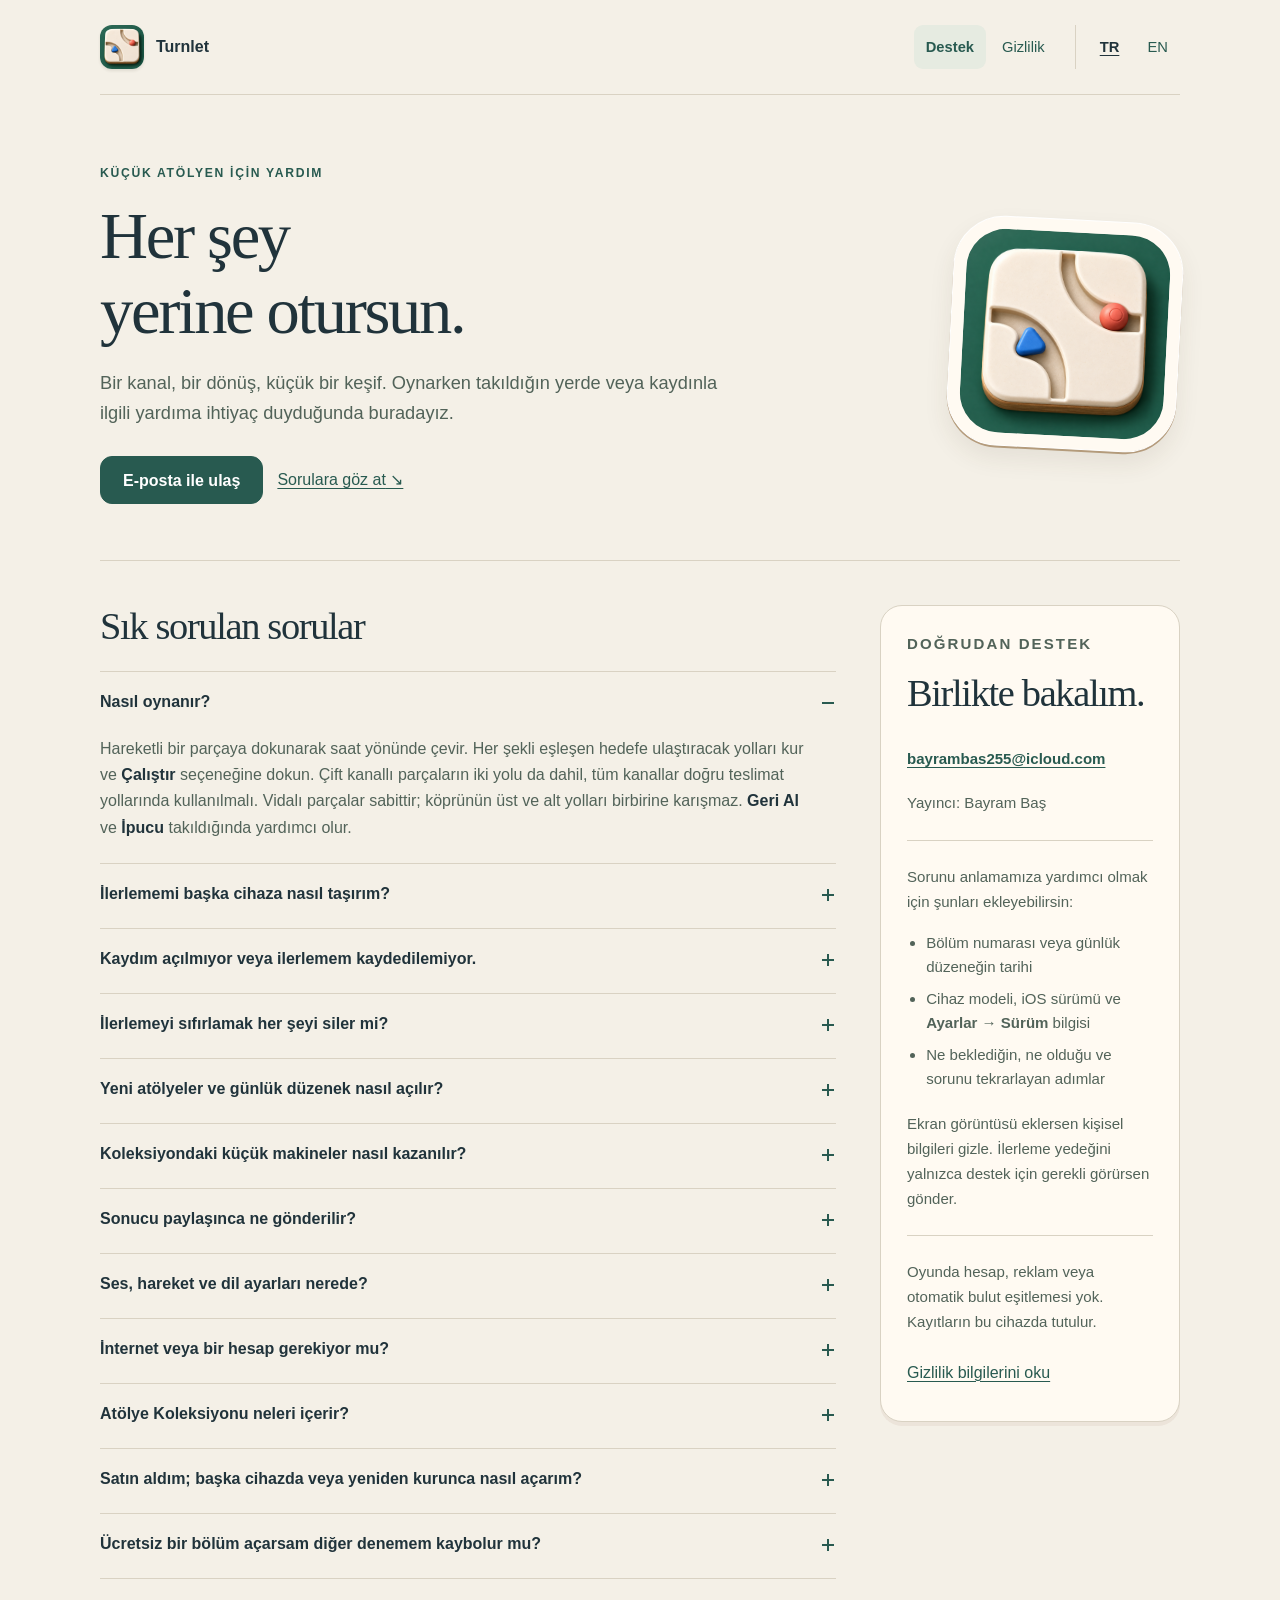
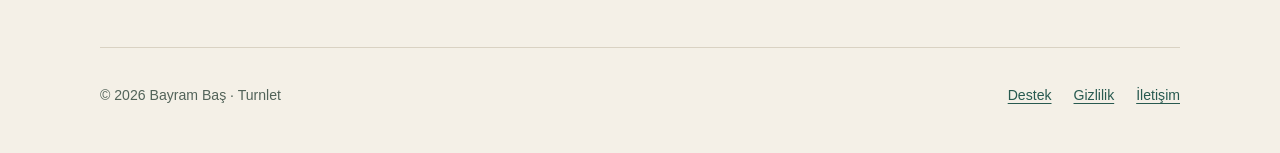
==== index.html @ 26f99006 "Publish Turnlet support and privacy pages" ====
<!doctype html>
<html lang="tr">
<head>
  <meta charset="utf-8">
  <meta name="viewport" content="width=device-width, initial-scale=1">
  <meta name="description" content="Turnlet için oyun yardımı, kayıt ve yedekleme bilgileri. Yayıncı Bayram Baş ile iletişime geçin.">
  <meta name="theme-color" content="#f4f0e7">
  <meta name="referrer" content="no-referrer">
  <meta http-equiv="Content-Security-Policy" content="default-src 'none'; img-src 'self'; style-src 'self'; base-uri 'none'; form-action 'none'">
  <meta property="og:type" content="website">
  <meta property="og:title" content="Turnlet — Destek">
  <meta property="og:description" content="Turnlet için oyun yardımı, kayıt ve yedekleme bilgileri. Yayıncı Bayram Baş ile iletişime geçin.">
  <meta property="og:locale" content="tr_TR">
  <title>Turnlet — Destek</title>
  <link rel="icon" type="image/png" href="assets/app-icon.png">
  <link rel="stylesheet" href="styles.css">
  <link rel="alternate" hreflang="tr" href="index.html">
  <link rel="alternate" hreflang="en" href="en/index.html">
</head>
<body>
  <a class="skip" href="#content">İçeriğe geç</a>
  <header class="site-header wrap">
    <a class="brand" href="index.html"><img src="assets/app-icon.png" width="44" height="44" alt=""><span>Turnlet</span></a>
    <div class="header-links"><nav class="page-nav" aria-label="Sayfalar"><a href="index.html" aria-current="page">Destek</a><a href="privacy.html">Gizlilik</a></nav><nav class="language-nav" aria-label="Dil"><a href="index.html" lang="tr" hreflang="tr" aria-label="Türkçe" aria-current="true">TR</a><a href="en/index.html" lang="en" hreflang="en" aria-label="English">EN</a></nav></div>
  </header>
  <main id="content" class="wrap">
    <section class="intro" aria-labelledby="page-title">
      <div><p class="eyebrow">Küçük atölyen için yardım</p><h1 id="page-title">Her şey<br>yerine otursun.</h1><p class="lead">Bir kanal, bir dönüş, küçük bir keşif. Oynarken takıldığın yerde veya kaydınla ilgili yardıma ihtiyaç duyduğunda buradayız.</p><div class="actions"><a class="button" href="mailto:bayrambas255@icloud.com?subject=Turnlet%20%E2%80%94%20Destek">E-posta ile ulaş</a><a class="text-action" href="#questions">Sorulara göz at <span aria-hidden="true">&nbsp;↘</span></a></div></div>
      <div class="intro-art" aria-hidden="true"><img src="assets/app-icon.png" width="1024" height="1024" alt=""></div>
    </section>
    <div class="support-grid">
      <section id="questions" aria-labelledby="faq-title"><h2 id="faq-title">Sık sorulan sorular</h2><div class="faq-list">
        <details open><summary>Nasıl oynanır?</summary><div class="answer"><p>Hareketli bir parçaya dokunarak saat yönünde çevir. Her şekli eşleşen hedefe ulaştıracak yolları kur ve <strong>Çalıştır</strong> seçeneğine dokun. Çift kanallı parçaların iki yolu da dahil, tüm kanallar doğru teslimat yollarında kullanılmalı. Vidalı parçalar sabittir; köprünün üst ve alt yolları birbirine karışmaz. <strong>Geri Al</strong> ve <strong>İpucu</strong> takıldığında yardımcı olur.</p></div></details>
        <details><summary>İlerlememi başka cihaza nasıl taşırım?</summary><div class="answer"><p><strong>Ayarlar → İlerleme ve yedek → Yedeği dışa aktar</strong> ile JSON dosyanı kaydet. Yeni cihazda <strong>Yedekten içe aktar</strong> seçeneğiyle bu dosyayı aç ve onayla. İçe aktarma, etkin ilerlemeyi yedekteki kayıtla değiştirir; eski kayıt yerel bir kurtarma dosyasına alınır. Oyun otomatik cihazlar arası eşitleme yapmaz. Yedekler, farklı bölümlerde sakladığın açık denemeleri de içerir; satın alma hakkını taşımaz. Yeni cihazda satın aldığın Apple Hesabı ile <strong>Satın alımları geri yükle</strong> seçeneğini ayrıca kullan.</p></div></details>
        <details><summary>Kaydım açılmıyor veya ilerlemem kaydedilemiyor.</summary><div class="answer"><p>Uygulamayı silmeden önce, mümkünse <strong>Yedeği dışa aktar</strong> ile bir kopya al. Kayıt hatası görünüyorsa <strong>Kaydı yeniden dene</strong> seçeneğini kullan. Uygun bir yedek bulunduğunda Ayarlar’da <strong>Önceki sağlam kaydı geri yükle</strong> görünür; bu işlem daha yeni ilerlemenin yerine önceki kaydı açar. Hata sürerse görünen mesajla birlikte bize yaz.</p></div></details>
        <details><summary>İlerlemeyi sıfırlamak her şeyi siler mi?</summary><div class="answer"><p><strong>Ayarlar → İlerlemeyi sıfırla</strong>, bölümleri ve koleksiyonu başa döndürür; tercihlerin korunur. Önceki kayıt yerel kurtarma dosyasında kalır. Saklanan açık bölüm denemeleri de sıfırlanır; Apple üzerinden yaptığın satın alma silinmez. Bu işlem tüm verileri silme işlemi değildir. Ayrıntılar <a href="privacy.html#deletion">gizlilik sayfasında</a>.</p></div></details>
        <details><summary>Yeni atölyeler ve günlük düzenek nasıl açılır?</summary><div class="answer"><p>İlk atölyenin 20 bulmacası ücretsizdir. Sonraki atölyeler için önceki atölyenin 20 bölümünden 16’sını tamamlamak ve <strong>Atölye Koleksiyonu</strong> satın alımına sahip olmak gerekir. Satın almak bölümleri tamamlamaz. <strong>Günlük Düzenek</strong> 10. bölümü tamamlayınca açılır: bugünün düzeneği ücretsizdir; Günlük Kütüphanesi’ndeki 60 farklı bulmacanın tamamı Atölye Koleksiyonu’na dahildir. Düzenekler cihazının yerel tarihine göre 60 günlük bir döngüde tekrar eder. Bugün ücretsiz başladığın düzeneği bu cihazda gece yarısından sonra da bitirebilirsin. Kaçırdığın günler için ceza yoktur.</p></div></details>
        <details><summary>Koleksiyondaki küçük makineler nasıl kazanılır?</summary><div class="answer"><p>Her atölyede 10 ve 20 farklı bölümü tamamlayarak iki küçük makine kazanırsın. Aynı bölümü tekrar bitirmek bu sayıyı artırmaz. Bu makineler birer hatıradır; bölümlerde avantaj sağlamaz.</p></div></details>
        <details><summary>Sonucu paylaşınca ne gönderilir?</summary><div class="answer"><p>Günlük düzeneğin sonuç ekranındaki <strong>Sonucu paylaş</strong>, tarih ve ipucu kullanımı bilgisini içeren kısa bir metni iOS paylaşım menüsüne verir. Uygulamayı veya alıcıyı sen seçersin. Otomatik gönderim ya da çevrimiçi sıralama yapılmaz.</p></div></details>
        <details><summary>Ses, hareket ve dil ayarları nerede?</summary><div class="answer"><p><strong>Ayarlar</strong> içinde <strong>Ses efektleri</strong>, <strong>Müzik</strong> ve <strong>Dokunsal geri bildirim</strong> seçeneklerini bulabilirsin. Oyun sessiz moda uyar. <strong>Görünüm ve dil</strong> altında <strong>Hareketi azalt</strong>, <strong>Görünüm</strong> ve <strong>Dil</strong> seçenekleri bulunur. Türkçe veya English seçebilir, sistem tercihini de kullanabilirsin.</p></div></details>
        <details><summary>İnternet veya bir hesap gerekiyor mu?</summary><div class="answer"><p>Bulmacaları oynamak için oyun hesabı gerekmez. Ücretsiz içerik ve erişimi daha önce doğrulanmış satın aldığın içerik çevrimdışı oynanabilir. Atölye Koleksiyonu’nu satın almak veya satın alımlarını geri yüklemek için Apple hizmetlerine bağlantı gerekir. Reklam, abonelik veya analiz SDK’sı yoktur. Bu web sitesini açmak, e-posta göndermek veya seçtiğin çevrimiçi hizmete dosya aktarmak da bağlantı gerektirebilir.</p></div></details>
        <details><summary>Atölye Koleksiyonu neleri içerir?</summary><div class="answer"><p><strong>Atölye Koleksiyonu</strong>, kalan beş atölyedeki 100 bulmacayı ve Günlük Kütüphanesi’ndeki 60 farklı bulmacanın tamamını açan isteğe bağlı, tek seferlik bir satın almadır. Fiyat satın alma ekranında Apple tarafından yerelleştirilmiş olarak gösterilir. Abonelik değildir. İpuçları, geri alma, erişilebilirlik ve yedekleme ücretsiz kalır; koleksiyon makineleri oynayarak kazanılır.</p></div></details>
        <details><summary>Satın aldım; başka cihazda veya yeniden kurunca nasıl açarım?</summary><div class="answer"><p>Satın aldığın Apple Hesabı’nı kullanarak <strong>Ayarlar → Atölye Koleksiyonu → Satın alımları geri yükle</strong> seçeneğine dokun. İnternet bağlantını kontrol et. Bu işlem satın alma hakkını geri yükler; bulmaca ilerlemesi için JSON yedeğini ayrıca içe aktar. Onay bekleyen bir satın alma, Apple onayı gelene kadar içerik açmaz. Hata sürerse görünen mesajla bize yaz; kart bilgisi veya hesap parolası gönderme.</p><p>İade talepleri Apple tarafından değerlendirilir. Ayrıntılar için <a href="https://support.apple.com/118223">Apple’ın iade bilgilerine</a> bakabilirsin. İade edilen satın alma ücretli içeriğe erişimi kaldırabilir; bulmaca kayıtların ayrı tutulur.</p></div></details>
        <details><summary>Ücretsiz bir bölüm açarsam diğer denemem kaybolur mu?</summary><div class="answer"><p>Başka bir atölye bulmacasına geçerken önceki denemen bölümüne bağlı olarak saklanır. Uygulamayı yeniden açınca ve yedek dışa aktarıp içe aktarınca korunur. İlgili bölümü yeniden seçerek devam edebilirsin; ücretli bir bölüm için satın alma erişiminin doğrulanması gerekir. Kayıt hatası varsa önce kaydı yeniden dene.</p></div></details>
      </div></section>
      <aside class="contact-card" aria-labelledby="contact-title">
        <p class="eyebrow">Doğrudan destek</p><h2 id="contact-title">Birlikte bakalım.</h2>
        <a class="email" href="mailto:bayrambas255@icloud.com?subject=Turnlet%20%E2%80%94%20Destek">bayrambas255@icloud.com</a><p>Yayıncı: Bayram Baş</p>
        <hr class="card-divider"><p>Sorunu anlamamıza yardımcı olmak için şunları ekleyebilirsin:</p><ul><li>Bölüm numarası veya günlük düzeneğin tarihi</li><li>Cihaz modeli, iOS sürümü ve <strong>Ayarlar → Sürüm</strong> bilgisi</li><li>Ne beklediğin, ne olduğu ve sorunu tekrarlayan adımlar</li></ul><p>Ekran görüntüsü eklersen kişisel bilgileri gizle. İlerleme yedeğini yalnızca destek için gerekli görürsen gönder.</p>
        <hr class="card-divider"><p>Oyunda hesap, reklam veya otomatik bulut eşitlemesi yok. Kayıtların bu cihazda tutulur.</p><a class="text-action" href="privacy.html">Gizlilik bilgilerini oku</a>
      </aside>
    </div>
  </main>
  <footer class="site-footer wrap"><p>© 2026 Bayram Baş · Turnlet</p><nav aria-label="Alt bağlantılar"><a href="index.html">Destek</a><a href="privacy.html">Gizlilik</a><a href="mailto:bayrambas255@icloud.com?subject=Turnlet%20%E2%80%94%20Destek">İletişim</a></nav></footer>
</body>
</html>
---- styles.css ----
:root {
  color-scheme: light;
  --paper: #f4f0e7;
  --ceramic: #fffaf2;
  --ink: #20333b;
  --muted: #526359;
  --forest: #285a50;
  --soft: #e6ebe1;
  --line: #d9d2c3;
  --wood: #bda383;
}
* { box-sizing: border-box; }
html { scroll-padding-top: 1.5rem; }
body { margin: 0; background: var(--paper); color: var(--ink); font: 1rem/1.65 -apple-system, BlinkMacSystemFont, "Segoe UI", sans-serif; overflow-wrap: anywhere; }
img { display: block; max-width: 100%; height: auto; }
a { color: var(--forest); text-underline-offset: .2em; text-decoration-thickness: .08em; overflow-wrap: anywhere; }
a:hover { text-decoration-thickness: .15em; }
a:focus-visible, summary:focus-visible { outline: 3px solid var(--forest); outline-offset: 5px; border-radius: 4px; }
p { margin: 0 0 1rem; }
p:last-child { margin-bottom: 0; }
h1, h2, h3 { font-family: Georgia, "Times New Roman", serif; font-weight: 400; letter-spacing: -.035em; line-height: 1.12; text-wrap: balance; }
h1 { font-size: clamp(2.5rem, 5.2vw, 4.4rem); margin: .55rem 0 1.25rem; }
h2 { font-size: clamp(1.8rem, 3vw, 2.4rem); margin: 0 0 1.4rem; }
h3 { font-size: 1.45rem; margin: 0 0 .8rem; }
.wrap { width: min(1080px, calc(100% - 64px)); margin-inline: auto; }
.skip { position: absolute; z-index: 10; top: .5rem; left: 1rem; padding: .65rem 1rem; background: var(--ceramic); transform: translateY(-180%); }
.skip:focus { transform: translateY(0); }
.site-header { display: flex; align-items: center; justify-content: space-between; gap: 1rem; padding-block: 25px; border-bottom: 1px solid var(--line); }
.brand { display: flex; align-items: center; gap: 12px; min-height: 44px; font-weight: 700; text-decoration: none; color: var(--ink); }
.brand img { width: 44px; height: 44px; border-radius: 12px; box-shadow: 0 2px 3px #38291519; }
.header-links, .page-nav, .language-nav { display: flex; align-items: center; flex-wrap: wrap; gap: 4px; }
.header-links { gap: 18px; }
.page-nav a, .language-nav a { display: inline-flex; min-height: 44px; min-width: 44px; align-items: center; justify-content: center; padding: 8px 12px; border-radius: 9px; text-decoration: none; font-size: .92rem; }
.page-nav a[aria-current="page"] { background: var(--soft); font-weight: 650; }
.language-nav { border-left: 1px solid var(--line); padding-left: 12px; }
.language-nav a[aria-current="true"] { color: var(--ink); font-weight: 750; text-decoration: underline; }
.intro { display: grid; grid-template-columns: minmax(0, 1fr) 230px; align-items: center; gap: 50px; padding: 68px 0 56px; }
.eyebrow { color: var(--forest); font-size: .76rem; letter-spacing: .14em; text-transform: uppercase; font-weight: 750; }
.lead { max-width: 620px; color: var(--muted); font-size: 1.14rem; line-height: 1.65; }
.intro-art { transform: rotate(3deg); padding: 12px; background: var(--ceramic); border: 1px solid #fff; border-radius: 51px; box-shadow: 0 12px 25px #4b361e16, 0 2px 0 var(--wood); }
.intro-art img { border-radius: 40px; }
.actions { display: flex; flex-wrap: wrap; align-items: center; gap: 14px; margin-top: 1.75rem; }
.button { display: inline-flex; justify-content: center; align-items: center; min-height: 48px; padding: 11px 22px; background: var(--forest); color: white; border: 1px solid var(--forest); border-radius: 12px; text-decoration: none; font-weight: 650; line-height: 1.45; }
.button:hover { background: #1d453d; }
.text-action { min-height: 44px; display: inline-flex; align-items: center; padding: 8px 0; }
.support-grid { display: grid; grid-template-columns: minmax(0, 1fr) 300px; gap: 44px; padding: 44px 0 68px; border-top: 1px solid var(--line); align-items: start; }
.faq-list { border-top: 1px solid var(--line); }
details { border-bottom: 1px solid var(--line); }
summary { cursor: pointer; position: relative; display: block; list-style: none; min-height: 64px; padding: 18px 34px 18px 0; font-weight: 650; line-height: 1.5; }
summary::-webkit-details-marker { display: none; }
summary::after { content: ""; position: absolute; right: 2px; top: 25px; width: 12px; height: 12px; background: linear-gradient(var(--forest), var(--forest)) center / 12px 2px no-repeat, linear-gradient(var(--forest), var(--forest)) center / 2px 12px no-repeat; }
details[open] summary::after { background: linear-gradient(var(--forest), var(--forest)) center / 12px 2px no-repeat; }
.answer { padding: 0 25px 22px 0; color: var(--muted); }
.answer strong { color: var(--ink); font-weight: 650; }
.contact-card { padding: 26px; background: var(--ceramic); border: 1px solid var(--line); border-radius: 22px; box-shadow: 0 4px 0 #d6c8b94d; }
.contact-card .eyebrow { margin-bottom: 15px; }
.contact-card p { color: var(--muted); font-size: .94rem; }
.email { display: inline-flex; min-height: 44px; align-items: center; font-size: .94rem; font-weight: 650; margin-bottom: .6rem; word-break: break-word; }
.contact-card ul { color: var(--muted); font-size: .94rem; margin: .5rem 0 1.25rem; padding-left: 1.2rem; }
.contact-card li { margin-bottom: .4rem; }
.card-divider { border: 0; border-top: 1px solid var(--line); margin: 24px 0; }
.privacy-intro { padding: 64px 0 36px; max-width: 770px; }
.privacy-intro h1 { font-size: clamp(2.5rem, 5vw, 4rem); }
.updated { font-size: .88rem; color: var(--muted); }
.privacy-layout { display: grid; grid-template-columns: 230px minmax(0, 1fr); gap: 56px; padding: 16px 0 72px; align-items: start; }
.contents { position: sticky; top: 24px; }
.contents p { margin-bottom: .8rem; }
.contents a { display: flex; align-items: center; min-height: 44px; padding: 8px 0; text-decoration: none; font-size: .94rem; }
.contents a:hover { text-decoration: underline; }
.policy { background: var(--ceramic); border: 1px solid var(--line); border-radius: 24px; padding: 36px; }
.policy section + section { padding-top: 27px; margin-top: 27px; border-top: 1px solid var(--line); }
.policy h2 { font-size: 1.65rem; margin-bottom: 1rem; }
.policy p { color: var(--muted); }
.policy strong { color: var(--ink); font-weight: 650; }
.notice { border-left: 3px solid var(--forest); padding-left: 16px; }
.site-footer { border-top: 1px solid var(--line); padding: 25px 0 36px; display: flex; justify-content: space-between; align-items: center; gap: 16px; color: var(--muted); font-size: .88rem; }
.site-footer p { margin: 0; }
.site-footer nav { display: flex; flex-wrap: wrap; gap: 8px 22px; }
.site-footer a { display: inline-flex; align-items: center; min-height: 44px; }
@media (max-width: 820px) {
  .wrap { width: calc(100% - 40px); }
  .intro { grid-template-columns: minmax(0, 1fr) 168px; gap: 28px; padding: 48px 0 44px; }
  .intro-art { border-radius: 38px; padding: 9px; }
  .intro-art img { border-radius: 30px; }
  .support-grid { grid-template-columns: minmax(0, 1fr); gap: 36px; }
  .contact-card { max-width: 580px; }
  .privacy-layout { grid-template-columns: minmax(0, 1fr); gap: 28px; }
  .contents { position: static; border-bottom: 1px solid var(--line); padding-bottom: 22px; }
  .contents nav { display: grid; grid-template-columns: 1fr 1fr; gap: 0 20px; }
  .policy { padding: 28px; }
}
@media (max-width: 560px) {
  .site-header { align-items: flex-start; flex-direction: column; gap: 12px; padding-block: 18px; }
  .header-links { width: 100%; justify-content: space-between; gap: 8px; }
  .page-nav a, .language-nav a { padding-inline: 10px; }
  .language-nav { padding-left: 8px; }
  .intro { position: relative; grid-template-columns: minmax(0, 1fr); gap: 0; padding-top: 34px; }
  .intro-art { width: 94px; position: absolute; right: 3px; top: 27px; border-radius: 24px; padding: 5px; }
  .intro-art img { border-radius: 19px; }
  .intro .eyebrow { margin-bottom: 2rem; max-width: calc(100% - 108px); min-height: 68px; display: flex; align-items: center; }
  .intro h1 { font-size: 2.6rem; }
  .lead { font-size: 1.06rem; }
  .support-grid { padding-top: 32px; padding-bottom: 44px; }
  .contact-card { padding: 24px; }
  .privacy-intro { padding-top: 35px; }
  .policy { padding: 24px 20px; }
  .contents nav { grid-template-columns: 1fr; }
  .site-footer { align-items: flex-start; flex-direction: column; gap: 6px; }
}
@media print {
  body { background: white; }
  .skip, .intro-art, .header-links, .actions, .contents { display: none; }
  .wrap { width: 100%; }
  .intro, .support-grid, .privacy-layout { display: block; padding: 24px 0; }
  .policy, .contact-card { box-shadow: none; border: 0; padding: 0; }
  .contact-card { margin-top: 32px; }
  details { break-inside: avoid; }
  details:not([open]) > .answer { display: block; }
  a { color: inherit; }
}
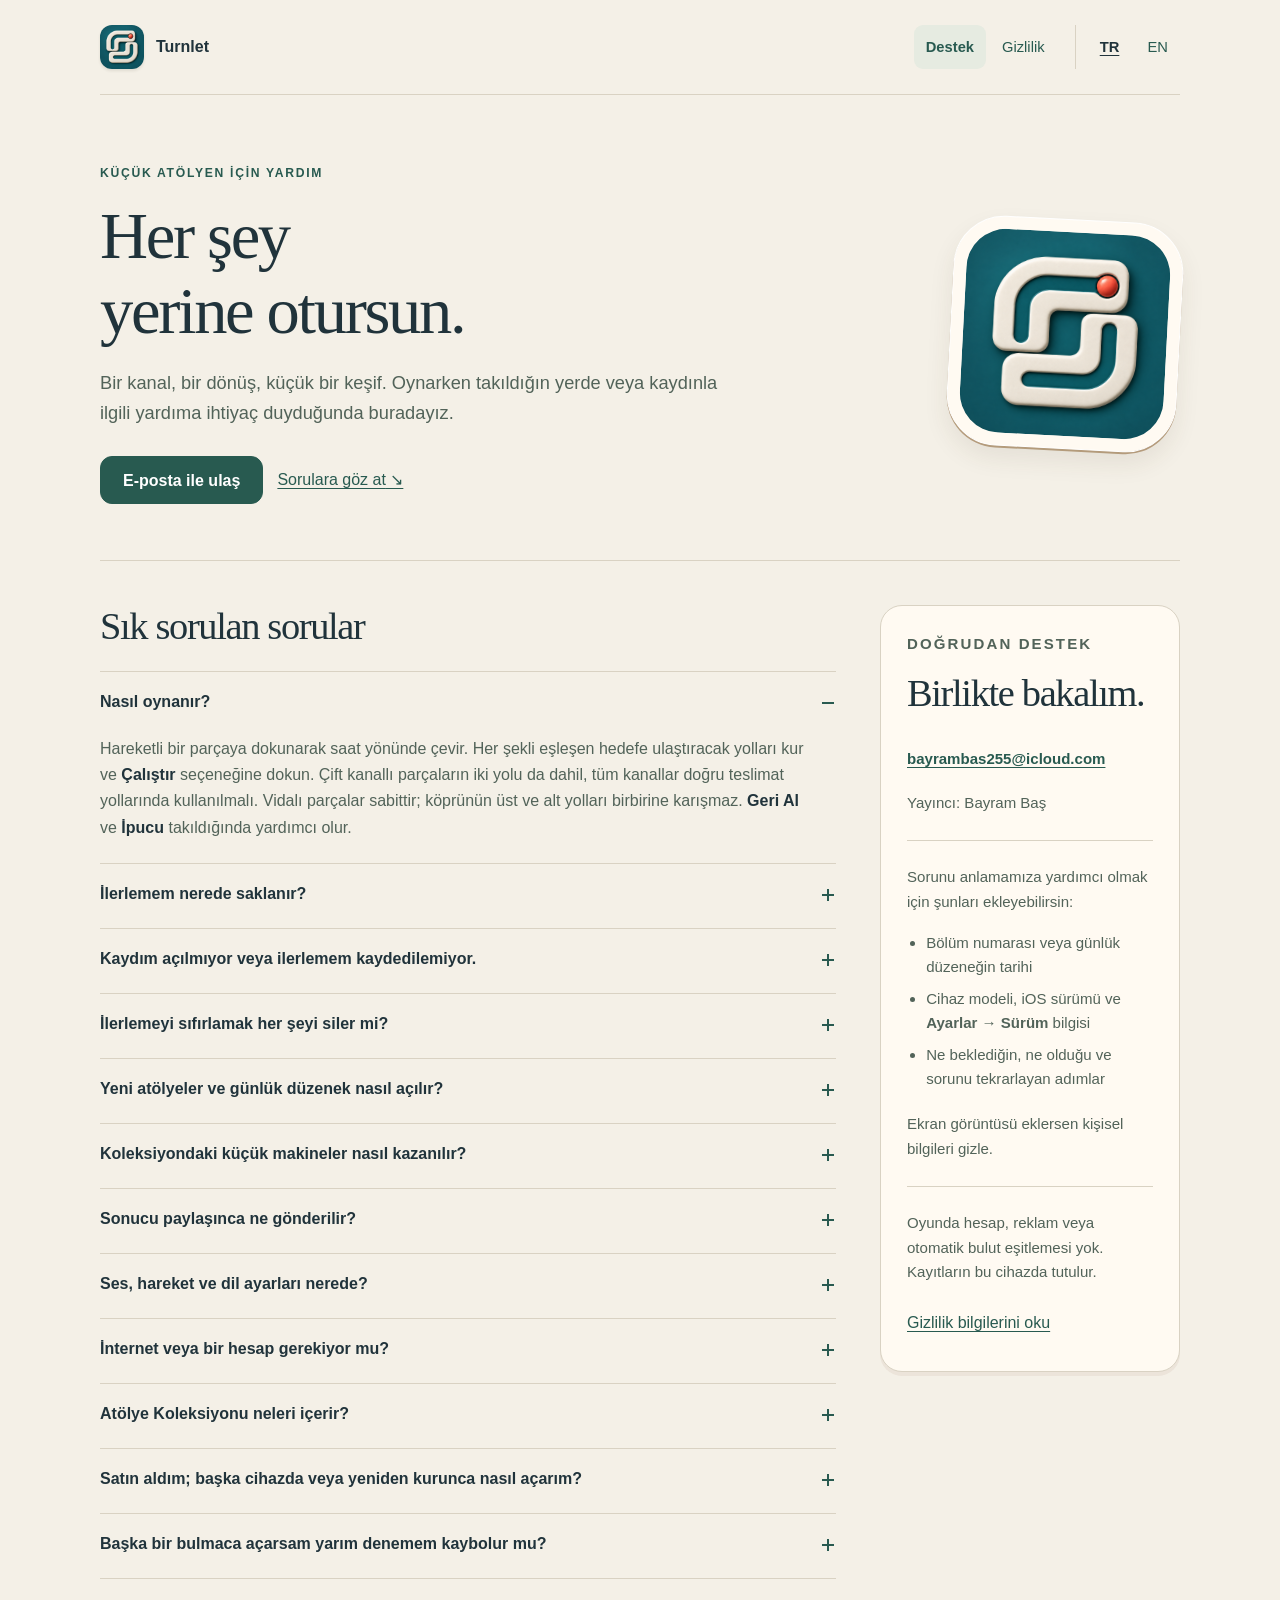
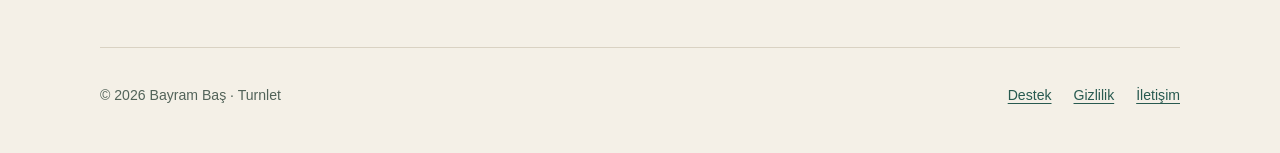
==== commit 3635ab01: "Update privacy and support for current Turnlet release" ====
--- a/index.html
+++ b/index.html
@@ -3,13 +3,13 @@
 <head>
   <meta charset="utf-8">
   <meta name="viewport" content="width=device-width, initial-scale=1">
-  <meta name="description" content="Turnlet için oyun yardımı, kayıt ve yedekleme bilgileri. Yayıncı Bayram Baş ile iletişime geçin.">
+  <meta name="description" content="Turnlet için oyun yardımı, otomatik kayıt ve ayar bilgileri. Yayıncı Bayram Baş ile iletişime geçin.">
   <meta name="theme-color" content="#f4f0e7">
   <meta name="referrer" content="no-referrer">
   <meta http-equiv="Content-Security-Policy" content="default-src 'none'; img-src 'self'; style-src 'self'; base-uri 'none'; form-action 'none'">
   <meta property="og:type" content="website">
   <meta property="og:title" content="Turnlet — Destek">
-  <meta property="og:description" content="Turnlet için oyun yardımı, kayıt ve yedekleme bilgileri. Yayıncı Bayram Baş ile iletişime geçin.">
+  <meta property="og:description" content="Turnlet için oyun yardımı, otomatik kayıt ve ayar bilgileri. Yayıncı Bayram Baş ile iletişime geçin.">
   <meta property="og:locale" content="tr_TR">
   <title>Turnlet — Destek</title>
   <link rel="icon" type="image/png" href="assets/app-icon.png">
@@ -31,22 +31,22 @@
     <div class="support-grid">
       <section id="questions" aria-labelledby="faq-title"><h2 id="faq-title">Sık sorulan sorular</h2><div class="faq-list">
         <details open><summary>Nasıl oynanır?</summary><div class="answer"><p>Hareketli bir parçaya dokunarak saat yönünde çevir. Her şekli eşleşen hedefe ulaştıracak yolları kur ve <strong>Çalıştır</strong> seçeneğine dokun. Çift kanallı parçaların iki yolu da dahil, tüm kanallar doğru teslimat yollarında kullanılmalı. Vidalı parçalar sabittir; köprünün üst ve alt yolları birbirine karışmaz. <strong>Geri Al</strong> ve <strong>İpucu</strong> takıldığında yardımcı olur.</p></div></details>
-        <details><summary>İlerlememi başka cihaza nasıl taşırım?</summary><div class="answer"><p><strong>Ayarlar → İlerleme ve yedek → Yedeği dışa aktar</strong> ile JSON dosyanı kaydet. Yeni cihazda <strong>Yedekten içe aktar</strong> seçeneğiyle bu dosyayı aç ve onayla. İçe aktarma, etkin ilerlemeyi yedekteki kayıtla değiştirir; eski kayıt yerel bir kurtarma dosyasına alınır. Oyun otomatik cihazlar arası eşitleme yapmaz. Yedekler, farklı bölümlerde sakladığın açık denemeleri de içerir; satın alma hakkını taşımaz. Yeni cihazda satın aldığın Apple Hesabı ile <strong>Satın alımları geri yükle</strong> seçeneğini ayrıca kullan.</p></div></details>
-        <details><summary>Kaydım açılmıyor veya ilerlemem kaydedilemiyor.</summary><div class="answer"><p>Uygulamayı silmeden önce, mümkünse <strong>Yedeği dışa aktar</strong> ile bir kopya al. Kayıt hatası görünüyorsa <strong>Kaydı yeniden dene</strong> seçeneğini kullan. Uygun bir yedek bulunduğunda Ayarlar’da <strong>Önceki sağlam kaydı geri yükle</strong> görünür; bu işlem daha yeni ilerlemenin yerine önceki kaydı açar. Hata sürerse görünen mesajla birlikte bize yaz.</p></div></details>
-        <details><summary>İlerlemeyi sıfırlamak her şeyi siler mi?</summary><div class="answer"><p><strong>Ayarlar → İlerlemeyi sıfırla</strong>, bölümleri ve koleksiyonu başa döndürür; tercihlerin korunur. Önceki kayıt yerel kurtarma dosyasında kalır. Saklanan açık bölüm denemeleri de sıfırlanır; Apple üzerinden yaptığın satın alma silinmez. Bu işlem tüm verileri silme işlemi değildir. Ayrıntılar <a href="privacy.html#deletion">gizlilik sayfasında</a>.</p></div></details>
-        <details><summary>Yeni atölyeler ve günlük düzenek nasıl açılır?</summary><div class="answer"><p>İlk atölyenin 20 bulmacası ücretsizdir. Sonraki atölyeler için önceki atölyenin 20 bölümünden 16’sını tamamlamak ve <strong>Atölye Koleksiyonu</strong> satın alımına sahip olmak gerekir. Satın almak bölümleri tamamlamaz. <strong>Günlük Düzenek</strong> 10. bölümü tamamlayınca açılır: bugünün düzeneği ücretsizdir; Günlük Kütüphanesi’ndeki 60 farklı bulmacanın tamamı Atölye Koleksiyonu’na dahildir. Düzenekler cihazının yerel tarihine göre 60 günlük bir döngüde tekrar eder. Bugün ücretsiz başladığın düzeneği bu cihazda gece yarısından sonra da bitirebilirsin. Kaçırdığın günler için ceza yoktur.</p></div></details>
+        <details><summary>İlerlemem nerede saklanır?</summary><div class="answer"><p>İlerlemen ve tercihlerin oynadığın cihazda otomatik kaydedilir. Oyun içinde cihazlar arası eşitleme veya dosyayla ilerleme aktarma seçeneği bulunmaz. İşletim sisteminin cihaz yedekleri kendi ayarlarına bağlıdır. Başka cihazda satın aldığın Apple Hesabı ile <strong>Satın alımları geri yükle</strong> seçeneğini kullanabilirsin; bu işlem içerik erişimini geri getirir, bulmaca ilerlemesini taşımaz.</p></div></details>
+        <details><summary>Kaydım açılmıyor veya ilerlemem kaydedilemiyor.</summary><div class="answer"><p>Kayıt hatası görünüyorsa <strong>Kaydı yeniden dene</strong> seçeneğini kullan ve kayıt tamamlanana kadar uygulamayı açık tut. Kayıt okunamadığında veya kısmen kurtarıldığında, uygun bir önceki kayıt varsa kurtarma seçeneği sunulur. Geri yükleme, mevcut ilerlemenin yerine önceki kaydı açar. Sorun çözülene kadar uygulamayı ve verilerini silme. Hata sürerse görünen mesajla birlikte bize yaz.</p></div></details>
+        <details><summary>İlerlemeyi sıfırlamak her şeyi siler mi?</summary><div class="answer"><p><strong>Ayarlar → İlerlemeyi sıfırla</strong>, bölüm ve günlük düzenek ilerlemesini, saklanan denemeleri ve kazanılan koleksiyon makinelerini başa döndürür. Ses, müzik, dokunsal geri bildirim, hareketi azaltma ve dil tercihlerin korunur; görünüm Sistem’e döner. Önceki kayıt yerel kurtarma dosyasında kalır ve Apple üzerinden yaptığın satın alma silinmez. Bu işlem tüm verileri silmez. Ayrıntılar <a href="privacy.html#deletion">gizlilik sayfasında</a>.</p></div></details>
+        <details><summary>Yeni atölyeler ve günlük düzenek nasıl açılır?</summary><div class="answer"><p>İlk atölyenin 20 bulmacası ücretsizdir. Sonraki atölyeler için önceki atölyenin 20 bölümünden 16’sını tamamlamak ve <strong>Atölye Koleksiyonu</strong> satın alımına sahip olmak gerekir. Satın almak bu ilerleme koşulunu atlamaz ve bölümleri tamamlamaz.</p><p><strong>Günlük Düzenek</strong>, 10. bölümü tamamlayınca açılır. Bugünün düzeneği ücretsizdir; 60 farklı düzenek cihazının yerel tarihine göre günde bir sırayla gelir. Bir döngüde hepsini ücretsiz görebilirsin. Atölye Koleksiyonu, Günlük Kütüphanesi’ndeki 60 düzeneğe günü beklemeden erişmeni ve geçmiş günleri yeniden oynamanı sağlar. Kaçırdığın günler için ceza yoktur.</p><p>Atölye Koleksiyonu’na sahip değilsen, 20 ücretsiz bölümü bitirdiysen ve bugünün düzeneği henüz tamamlanmadıysa ana ekrandaki ana düğme seni bugünün ücretsiz düzeneğine götürür.</p></div></details>
         <details><summary>Koleksiyondaki küçük makineler nasıl kazanılır?</summary><div class="answer"><p>Her atölyede 10 ve 20 farklı bölümü tamamlayarak iki küçük makine kazanırsın. Aynı bölümü tekrar bitirmek bu sayıyı artırmaz. Bu makineler birer hatıradır; bölümlerde avantaj sağlamaz.</p></div></details>
         <details><summary>Sonucu paylaşınca ne gönderilir?</summary><div class="answer"><p>Günlük düzeneğin sonuç ekranındaki <strong>Sonucu paylaş</strong>, tarih ve ipucu kullanımı bilgisini içeren kısa bir metni iOS paylaşım menüsüne verir. Uygulamayı veya alıcıyı sen seçersin. Otomatik gönderim ya da çevrimiçi sıralama yapılmaz.</p></div></details>
-        <details><summary>Ses, hareket ve dil ayarları nerede?</summary><div class="answer"><p><strong>Ayarlar</strong> içinde <strong>Ses efektleri</strong>, <strong>Müzik</strong> ve <strong>Dokunsal geri bildirim</strong> seçeneklerini bulabilirsin. Oyun sessiz moda uyar. <strong>Görünüm ve dil</strong> altında <strong>Hareketi azalt</strong>, <strong>Görünüm</strong> ve <strong>Dil</strong> seçenekleri bulunur. Türkçe veya English seçebilir, sistem tercihini de kullanabilirsin.</p></div></details>
-        <details><summary>İnternet veya bir hesap gerekiyor mu?</summary><div class="answer"><p>Bulmacaları oynamak için oyun hesabı gerekmez. Ücretsiz içerik ve erişimi daha önce doğrulanmış satın aldığın içerik çevrimdışı oynanabilir. Atölye Koleksiyonu’nu satın almak veya satın alımlarını geri yüklemek için Apple hizmetlerine bağlantı gerekir. Reklam, abonelik veya analiz SDK’sı yoktur. Bu web sitesini açmak, e-posta göndermek veya seçtiğin çevrimiçi hizmete dosya aktarmak da bağlantı gerektirebilir.</p></div></details>
-        <details><summary>Atölye Koleksiyonu neleri içerir?</summary><div class="answer"><p><strong>Atölye Koleksiyonu</strong>, kalan beş atölyedeki 100 bulmacayı ve Günlük Kütüphanesi’ndeki 60 farklı bulmacanın tamamını açan isteğe bağlı, tek seferlik bir satın almadır. Fiyat satın alma ekranında Apple tarafından yerelleştirilmiş olarak gösterilir. Abonelik değildir. İpuçları, geri alma, erişilebilirlik ve yedekleme ücretsiz kalır; koleksiyon makineleri oynayarak kazanılır.</p></div></details>
-        <details><summary>Satın aldım; başka cihazda veya yeniden kurunca nasıl açarım?</summary><div class="answer"><p>Satın aldığın Apple Hesabı’nı kullanarak <strong>Ayarlar → Atölye Koleksiyonu → Satın alımları geri yükle</strong> seçeneğine dokun. İnternet bağlantını kontrol et. Bu işlem satın alma hakkını geri yükler; bulmaca ilerlemesi için JSON yedeğini ayrıca içe aktar. Onay bekleyen bir satın alma, Apple onayı gelene kadar içerik açmaz. Hata sürerse görünen mesajla bize yaz; kart bilgisi veya hesap parolası gönderme.</p><p>İade talepleri Apple tarafından değerlendirilir. Ayrıntılar için <a href="https://support.apple.com/118223">Apple’ın iade bilgilerine</a> bakabilirsin. İade edilen satın alma ücretli içeriğe erişimi kaldırabilir; bulmaca kayıtların ayrı tutulur.</p></div></details>
-        <details><summary>Ücretsiz bir bölüm açarsam diğer denemem kaybolur mu?</summary><div class="answer"><p>Başka bir atölye bulmacasına geçerken önceki denemen bölümüne bağlı olarak saklanır. Uygulamayı yeniden açınca ve yedek dışa aktarıp içe aktarınca korunur. İlgili bölümü yeniden seçerek devam edebilirsin; ücretli bir bölüm için satın alma erişiminin doğrulanması gerekir. Kayıt hatası varsa önce kaydı yeniden dene.</p></div></details>
+        <details><summary>Ses, hareket ve dil ayarları nerede?</summary><div class="answer"><p><strong>Ayarlar</strong> içinde <strong>Ses efektleri</strong>, <strong>Müzik</strong> ve <strong>Dokunsal geri bildirim</strong> seçeneklerini bulabilirsin. Oyun sessiz moda uyar. Aynı sayfada <strong>Hareketi azalt</strong>, <strong>Görünüm</strong> ve <strong>Dil</strong> seçenekleri de bulunur. Türkçe veya English seçebilir, sistem tercihini de kullanabilirsin.</p></div></details>
+        <details><summary>İnternet veya bir hesap gerekiyor mu?</summary><div class="answer"><p>Bulmacaları oynamak için oyun hesabı gerekmez. Ücretsiz içerik ve erişimi daha önce doğrulanmış satın aldığın içerik çevrimdışı oynanabilir. Atölye Koleksiyonu’nu satın almak veya satın alımlarını geri yüklemek için Apple hizmetlerine bağlantı gerekir. Reklam, abonelik veya analiz SDK’sı yoktur. Bu web sitesini açmak, e-posta göndermek veya çevrimiçi bir hizmet üzerinden sonuç paylaşmak da bağlantı gerektirebilir.</p></div></details>
+        <details><summary>Atölye Koleksiyonu neleri içerir?</summary><div class="answer"><p><strong>Atölye Koleksiyonu</strong>, kalan beş atölyedeki 100 ek bulmacaya ve Günlük Kütüphanesi’ndeki 60 düzeneğe günlük sırayı beklemeden erişim sağlayan isteğe bağlı, tek seferlik bir satın almadır. Atölyeler için 16/20 ilerleme koşulu, günlük oyun için 10. bölümü tamamlama koşulu geçerlidir. Fiyat satın alma ekranında Apple tarafından yerelleştirilmiş olarak gösterilir. Abonelik değildir. İpuçları, geri alma ve erişilebilirlik ücretsiz kalır; koleksiyon makineleri oynayarak kazanılır.</p></div></details>
+        <details><summary>Satın aldım; başka cihazda veya yeniden kurunca nasıl açarım?</summary><div class="answer"><p>Satın aldığın Apple Hesabı’nı kullanarak <strong>Ayarlar → Atölye Koleksiyonu → Satın alımları geri yükle</strong> seçeneğine dokun. İnternet bağlantını kontrol et. Bu işlem satın alma hakkını geri yükler. Bulmaca ilerlemesi oynadığın cihazda saklanır ve satın alma geri yüklemesiyle başka cihaza taşınmaz. Onay bekleyen bir satın alma, Apple onayı gelene kadar içerik açmaz. Oyun bekleyen isteği yeniden açılışta hatırlar; tekrar göndermek istersen satın alma ekranındaki yeniden istek gönderme seçeneğini kullan. Hata sürerse görünen mesajla bize yaz; kart bilgisi veya hesap parolası gönderme.</p><p>İade talepleri Apple tarafından değerlendirilir. Ayrıntılar için <a href="https://support.apple.com/118223">Apple’ın iade bilgilerine</a> bakabilirsin. İade edilen satın alma ücretli içeriğe erişimi kaldırabilir; bulmaca kayıtların ayrı tutulur.</p></div></details>
+        <details><summary>Başka bir bulmaca açarsam yarım denemem kaybolur mu?</summary><div class="answer"><p>Başka bir atölye bulmacasına geçerken önceki denemen bölümüne bağlı olarak saklanır ve uygulamayı yeniden açınca korunur. İlgili bölümü seçerek devam edebilirsin; ücretli bir bölüm için satın alma erişiminin doğrulanması gerekir.</p><p>Ücretsiz başladığın yarım günlük düzenekleri, kayıtları bu cihazda kaldığı sürece tarih değiştikten sonra da sürdürebilirsin. Günlük Düzenek ekranı önceki yarım denemeleri gösterir. Açık günlük denemenin yanında en fazla 60 yarım günlük deneme saklanır; yer dolarsa eski bir deneme yenisine yer açar. Bitmiş bir geçmiş günü yeniden oynamak Günlük Kütüphanesi erişimi gerektirir. Kayıt hatası varsa önce kaydı yeniden dene.</p></div></details>
       </div></section>
       <aside class="contact-card" aria-labelledby="contact-title">
         <p class="eyebrow">Doğrudan destek</p><h2 id="contact-title">Birlikte bakalım.</h2>
         <a class="email" href="mailto:bayrambas255@icloud.com?subject=Turnlet%20%E2%80%94%20Destek">bayrambas255@icloud.com</a><p>Yayıncı: Bayram Baş</p>
-        <hr class="card-divider"><p>Sorunu anlamamıza yardımcı olmak için şunları ekleyebilirsin:</p><ul><li>Bölüm numarası veya günlük düzeneğin tarihi</li><li>Cihaz modeli, iOS sürümü ve <strong>Ayarlar → Sürüm</strong> bilgisi</li><li>Ne beklediğin, ne olduğu ve sorunu tekrarlayan adımlar</li></ul><p>Ekran görüntüsü eklersen kişisel bilgileri gizle. İlerleme yedeğini yalnızca destek için gerekli görürsen gönder.</p>
+        <hr class="card-divider"><p>Sorunu anlamamıza yardımcı olmak için şunları ekleyebilirsin:</p><ul><li>Bölüm numarası veya günlük düzeneğin tarihi</li><li>Cihaz modeli, iOS sürümü ve <strong>Ayarlar → Sürüm</strong> bilgisi</li><li>Ne beklediğin, ne olduğu ve sorunu tekrarlayan adımlar</li></ul><p>Ekran görüntüsü eklersen kişisel bilgileri gizle.</p>
         <hr class="card-divider"><p>Oyunda hesap, reklam veya otomatik bulut eşitlemesi yok. Kayıtların bu cihazda tutulur.</p><a class="text-action" href="privacy.html">Gizlilik bilgilerini oku</a>
       </aside>
     </div>
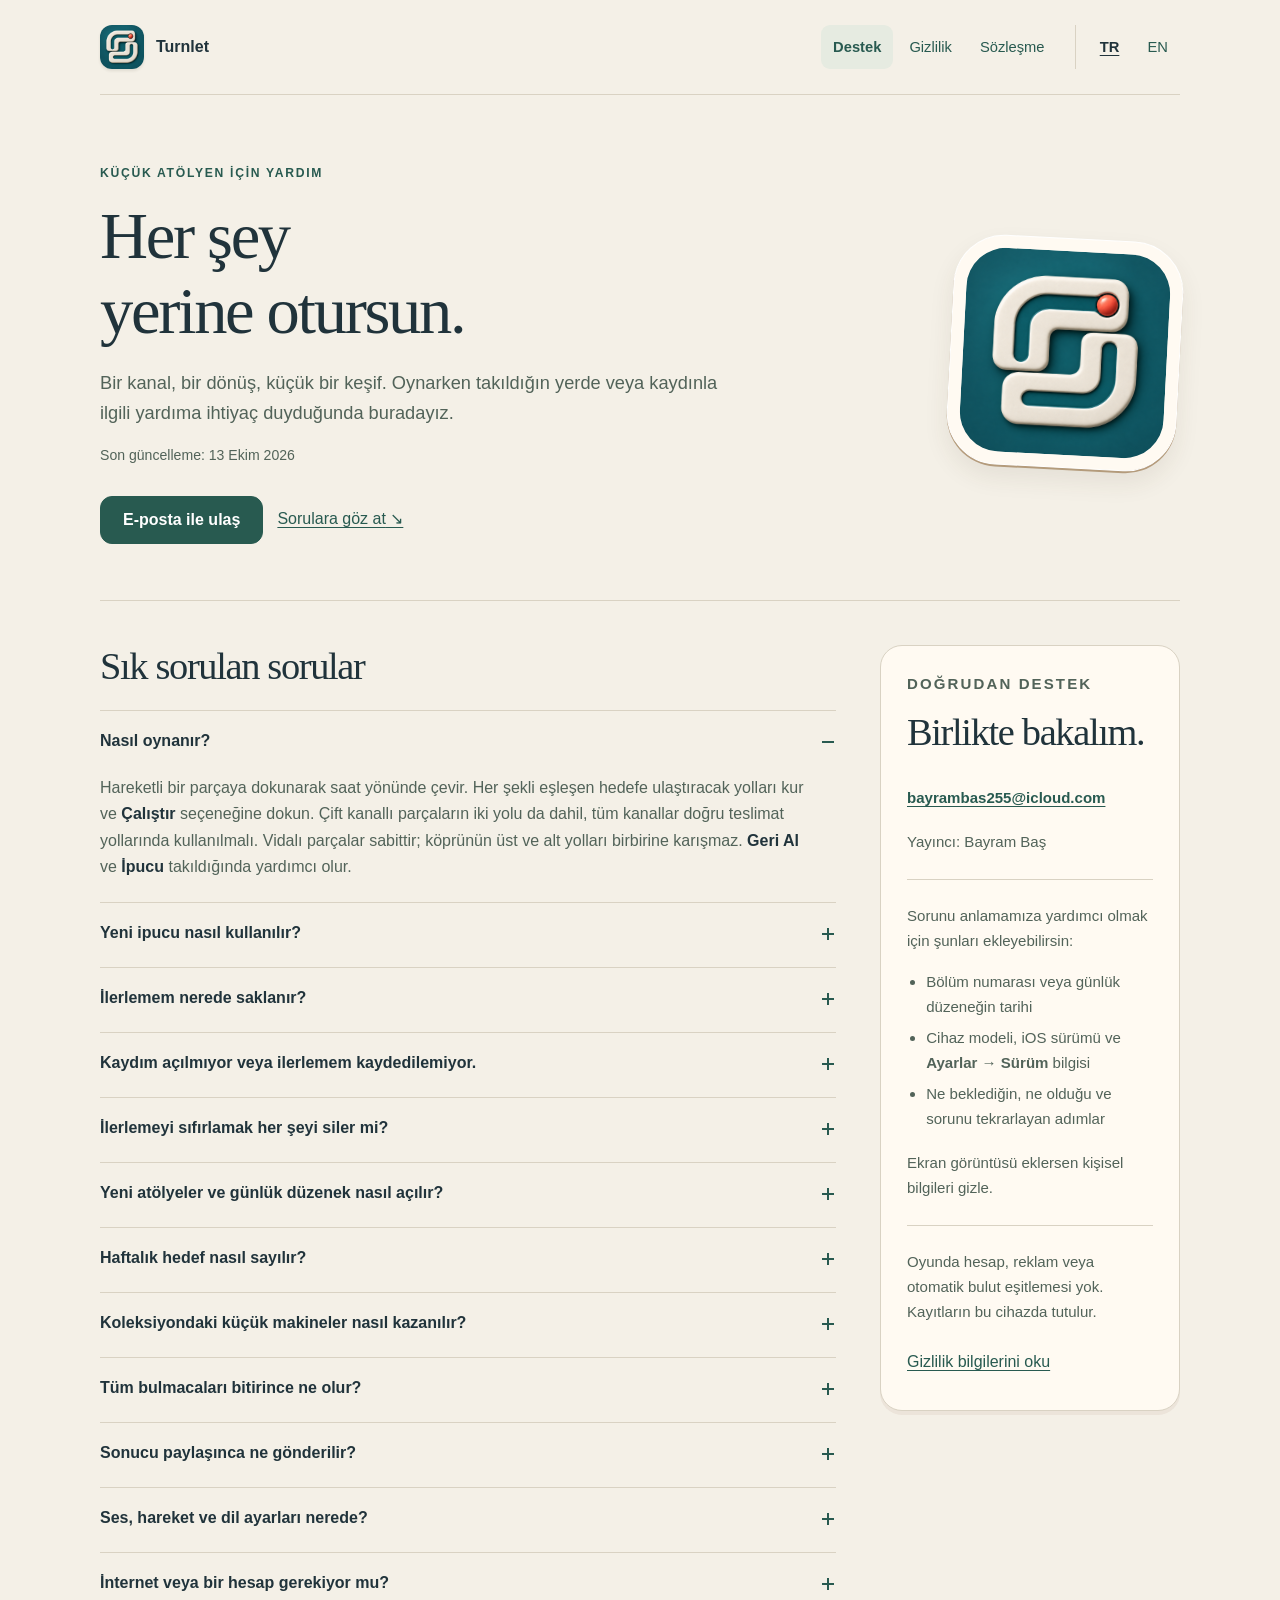
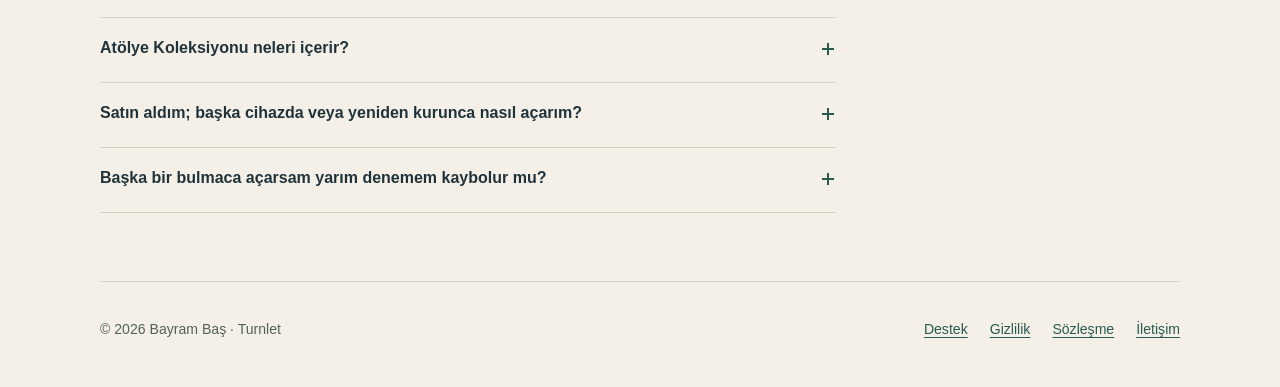
==== commit e39a4db6: "Update Turnlet 1.1 support and privacy; add bilingual user terms" ====
--- a/index.html
+++ b/index.html
@@ -21,26 +21,29 @@
   <a class="skip" href="#content">İçeriğe geç</a>
   <header class="site-header wrap">
     <a class="brand" href="index.html"><img src="assets/app-icon.png" width="44" height="44" alt=""><span>Turnlet</span></a>
-    <div class="header-links"><nav class="page-nav" aria-label="Sayfalar"><a href="index.html" aria-current="page">Destek</a><a href="privacy.html">Gizlilik</a></nav><nav class="language-nav" aria-label="Dil"><a href="index.html" lang="tr" hreflang="tr" aria-label="Türkçe" aria-current="true">TR</a><a href="en/index.html" lang="en" hreflang="en" aria-label="English">EN</a></nav></div>
+    <div class="header-links"><nav class="page-nav" aria-label="Sayfalar"><a href="index.html" aria-current="page">Destek</a><a href="privacy.html">Gizlilik</a><a href="terms.html">Sözleşme</a></nav><nav class="language-nav" aria-label="Dil"><a href="index.html" lang="tr" hreflang="tr" aria-label="Türkçe" aria-current="true">TR</a><a href="en/index.html" lang="en" hreflang="en" aria-label="English">EN</a></nav></div>
   </header>
   <main id="content" class="wrap">
     <section class="intro" aria-labelledby="page-title">
-      <div><p class="eyebrow">Küçük atölyen için yardım</p><h1 id="page-title">Her şey<br>yerine otursun.</h1><p class="lead">Bir kanal, bir dönüş, küçük bir keşif. Oynarken takıldığın yerde veya kaydınla ilgili yardıma ihtiyaç duyduğunda buradayız.</p><div class="actions"><a class="button" href="mailto:bayrambas255@icloud.com?subject=Turnlet%20%E2%80%94%20Destek">E-posta ile ulaş</a><a class="text-action" href="#questions">Sorulara göz at <span aria-hidden="true">&nbsp;↘</span></a></div></div>
+      <div><p class="eyebrow">Küçük atölyen için yardım</p><h1 id="page-title">Her şey<br>yerine otursun.</h1><p class="lead">Bir kanal, bir dönüş, küçük bir keşif. Oynarken takıldığın yerde veya kaydınla ilgili yardıma ihtiyaç duyduğunda buradayız.</p><p class="updated">Son güncelleme: 13 Ekim 2026</p><div class="actions"><a class="button" href="mailto:bayrambas255@icloud.com?subject=Turnlet%20%E2%80%94%20Destek">E-posta ile ulaş</a><a class="text-action" href="#questions">Sorulara göz at <span aria-hidden="true">&nbsp;↘</span></a></div></div>
       <div class="intro-art" aria-hidden="true"><img src="assets/app-icon.png" width="1024" height="1024" alt=""></div>
     </section>
     <div class="support-grid">
       <section id="questions" aria-labelledby="faq-title"><h2 id="faq-title">Sık sorulan sorular</h2><div class="faq-list">
         <details open><summary>Nasıl oynanır?</summary><div class="answer"><p>Hareketli bir parçaya dokunarak saat yönünde çevir. Her şekli eşleşen hedefe ulaştıracak yolları kur ve <strong>Çalıştır</strong> seçeneğine dokun. Çift kanallı parçaların iki yolu da dahil, tüm kanallar doğru teslimat yollarında kullanılmalı. Vidalı parçalar sabittir; köprünün üst ve alt yolları birbirine karışmaz. <strong>Geri Al</strong> ve <strong>İpucu</strong> takıldığında yardımcı olur.</p></div></details>
+        <details><summary>Yeni ipucu nasıl kullanılır?</summary><div class="answer"><p><strong>İpucu</strong> seçeneğine dokununca düzeltilmesi gereken taş ve hedef yönü doğrudan tahtada gösterilir. İşaretli taşı kendin çevirebilir veya <strong>Uygula</strong> seçeneğiyle hedef yönüne getirebilirsin. Uygula tek hamle sayılır ve geri alınabilir. İpucunu kapatmak veya hamleyi geri almak, bu denemede ipucu kullanıldığı bilgisini kaldırmaz. Doğru kurulmuş tahtada ipucu istemek yardım sayılmaz; sonucu görmek için <strong>Çalıştır</strong> seçeneğini kullan.</p><p><strong>Menü → Yeniden başlat</strong> yalnızca bu denemenin düzenini, hamlelerini ve ipucu kullanımını sıfırlar; tamamlanmış bulmacaların korunur.</p></div></details>
         <details><summary>İlerlemem nerede saklanır?</summary><div class="answer"><p>İlerlemen ve tercihlerin oynadığın cihazda otomatik kaydedilir. Oyun içinde cihazlar arası eşitleme veya dosyayla ilerleme aktarma seçeneği bulunmaz. İşletim sisteminin cihaz yedekleri kendi ayarlarına bağlıdır. Başka cihazda satın aldığın Apple Hesabı ile <strong>Satın alımları geri yükle</strong> seçeneğini kullanabilirsin; bu işlem içerik erişimini geri getirir, bulmaca ilerlemesini taşımaz.</p></div></details>
         <details><summary>Kaydım açılmıyor veya ilerlemem kaydedilemiyor.</summary><div class="answer"><p>Kayıt hatası görünüyorsa <strong>Kaydı yeniden dene</strong> seçeneğini kullan ve kayıt tamamlanana kadar uygulamayı açık tut. Kayıt okunamadığında veya kısmen kurtarıldığında, uygun bir önceki kayıt varsa kurtarma seçeneği sunulur. Geri yükleme, mevcut ilerlemenin yerine önceki kaydı açar. Sorun çözülene kadar uygulamayı ve verilerini silme. Hata sürerse görünen mesajla birlikte bize yaz.</p></div></details>
         <details><summary>İlerlemeyi sıfırlamak her şeyi siler mi?</summary><div class="answer"><p><strong>Ayarlar → İlerlemeyi sıfırla</strong>, bölüm ve günlük düzenek ilerlemesini, saklanan denemeleri ve kazanılan koleksiyon makinelerini başa döndürür. Ses, müzik, dokunsal geri bildirim, hareketi azaltma ve dil tercihlerin korunur; görünüm Sistem’e döner. Önceki kayıt yerel kurtarma dosyasında kalır ve Apple üzerinden yaptığın satın alma silinmez. Bu işlem tüm verileri silmez. Ayrıntılar <a href="privacy.html#deletion">gizlilik sayfasında</a>.</p></div></details>
-        <details><summary>Yeni atölyeler ve günlük düzenek nasıl açılır?</summary><div class="answer"><p>İlk atölyenin 20 bulmacası ücretsizdir. Sonraki atölyeler için önceki atölyenin 20 bölümünden 16’sını tamamlamak ve <strong>Atölye Koleksiyonu</strong> satın alımına sahip olmak gerekir. Satın almak bu ilerleme koşulunu atlamaz ve bölümleri tamamlamaz.</p><p><strong>Günlük Düzenek</strong>, 10. bölümü tamamlayınca açılır. Bugünün düzeneği ücretsizdir; 60 farklı düzenek cihazının yerel tarihine göre günde bir sırayla gelir. Bir döngüde hepsini ücretsiz görebilirsin. Atölye Koleksiyonu, Günlük Kütüphanesi’ndeki 60 düzeneğe günü beklemeden erişmeni ve geçmiş günleri yeniden oynamanı sağlar. Kaçırdığın günler için ceza yoktur.</p><p>Atölye Koleksiyonu’na sahip değilsen, 20 ücretsiz bölümü bitirdiysen ve bugünün düzeneği henüz tamamlanmadıysa ana ekrandaki ana düğme seni bugünün ücretsiz düzeneğine götürür.</p></div></details>
-        <details><summary>Koleksiyondaki küçük makineler nasıl kazanılır?</summary><div class="answer"><p>Her atölyede 10 ve 20 farklı bölümü tamamlayarak iki küçük makine kazanırsın. Aynı bölümü tekrar bitirmek bu sayıyı artırmaz. Bu makineler birer hatıradır; bölümlerde avantaj sağlamaz.</p></div></details>
-        <details><summary>Sonucu paylaşınca ne gönderilir?</summary><div class="answer"><p>Günlük düzeneğin sonuç ekranındaki <strong>Sonucu paylaş</strong>, tarih ve ipucu kullanımı bilgisini içeren kısa bir metni iOS paylaşım menüsüne verir. Uygulamayı veya alıcıyı sen seçersin. Otomatik gönderim ya da çevrimiçi sıralama yapılmaz.</p></div></details>
-        <details><summary>Ses, hareket ve dil ayarları nerede?</summary><div class="answer"><p><strong>Ayarlar</strong> içinde <strong>Ses efektleri</strong>, <strong>Müzik</strong> ve <strong>Dokunsal geri bildirim</strong> seçeneklerini bulabilirsin. Oyun sessiz moda uyar. Aynı sayfada <strong>Hareketi azalt</strong>, <strong>Görünüm</strong> ve <strong>Dil</strong> seçenekleri de bulunur. Türkçe veya English seçebilir, sistem tercihini de kullanabilirsin.</p></div></details>
+        <details><summary>Yeni atölyeler ve günlük düzenek nasıl açılır?</summary><div class="answer"><p>İlk atölyenin 20 bulmacası ücretsizdir. Sonraki atölyeler için önceki atölyenin 20 bölümünden 16’sını tamamlamak ve <strong>Atölye Koleksiyonu</strong> satın alımına sahip olmak gerekir. Satın almak bu ilerleme koşulunu atlamaz ve bölümleri tamamlamaz.</p><p><strong>Günlük Düzenek</strong>, 10. bölümü tamamlayınca açılır. Bugünün düzeneği ücretsizdir; 60 farklı düzenek cihazının yerel tarihine göre günde bir sırayla gelir. Bir döngüde hepsini ücretsiz görebilirsin. Atölye Koleksiyonu, Günlük Kütüphanesi’ndeki 60 düzeneğe günü beklemeden erişmeni ve geçmiş günleri yeniden oynamanı sağlar. Kaçırdığın günler için ceza yoktur.</p><p>Atölye Koleksiyonu’na sahip değilsen ve 20 ücretsiz bölümü bitirdiysen ana ekrandaki ana düğme önce bugünün tamamlanmamış ücretsiz düzeneğini, sonra varsa önceki günlerden en yakın tarihli yarım düzeneğini sunar. Bunlar kalmadığında <strong>Koleksiyonu Aç</strong> satın alma ekranına götürür.</p></div></details>
+        <details><summary>Haftalık hedef nasıl sayılır?</summary><div class="answer"><p>Hedef, cihazının yerel tarihine göre pazartesi–pazar haftasına ait üç farklı günlük düzeneği tamamlamaktır. Sayım, oynadığın güne değil düzeneğin tarihine bağlıdır; önceki haftanın düzeneğini bugün bitirmek bu haftaya eklenmez. Aynı tarihli düzeneği yeniden bitirmek sayıyı artırmaz. Seri zorunluluğu veya kaçırılan gün cezası yoktur. Hedef ek içerik erişimi ya da ayrı bir ödül vermez.</p></div></details>
+        <details><summary>Koleksiyondaki küçük makineler nasıl kazanılır?</summary><div class="answer"><p>Her atölyede 10 ve 20 farklı bölümü tamamlayarak iki küçük makine kazanırsın; altı atölyede toplam 12 makine bulunur. Aynı bölümü tekrar bitirmek bu sayıyı artırmaz. Kazandıklarını ana ekrandaki <strong>Makinelerim</strong> bölümünde görebilirsin. Bu makineler birer hatıradır; bölümlerde avantaj sağlamaz ve satın almak onları kazandırmaz.</p></div></details>
+        <details><summary>Tüm bulmacaları bitirince ne olur?</summary><div class="answer"><p>120 farklı atölye bulmacasının tamamını bitirdiğinde kampanya finali açılır. <strong>Makinelerim</strong> kazandığın 12 makineyi gösterir; <strong>Devam Et</strong> tamamladığın bulmacanın sonucuna döner. Günlük Düzenek’i ve erişimin olan bulmacaları yeniden oynamaya devam edebilirsin. Hareketi azaltma veya VoiceOver açıkken finalin tamamlanmış görüntüsü gösterilir.</p></div></details>
+        <details><summary>Sonucu paylaşınca ne gönderilir?</summary><div class="answer"><p>Günlük düzeneği tamamladıktan sonra <strong>Menü → Sonucu paylaş</strong>, tarih, tamamlanma ve ipucu kullanımı bilgisini içeren kısa bir metni iOS paylaşım menüsüne verir. Uygulamayı veya alıcıyı sen seçersin. Otomatik gönderim ya da çevrimiçi sıralama yapılmaz.</p></div></details>
+        <details><summary>Ses, hareket ve dil ayarları nerede?</summary><div class="answer"><p><strong>Ayarlar</strong> içinde <strong>Ses efektleri</strong>, <strong>Müzik</strong> ve <strong>Dokunsal geri bildirim</strong> seçeneklerini bulabilirsin. Oyun sessiz moda uyar. Aynı sayfada <strong>Hareketi azalt</strong>, <strong>Görünüm</strong> ve <strong>Dil</strong> seçenekleri de bulunur. 17 dil arasından seçim yapabilir veya sistem tercihini kullanabilirsin.</p></div></details>
         <details><summary>İnternet veya bir hesap gerekiyor mu?</summary><div class="answer"><p>Bulmacaları oynamak için oyun hesabı gerekmez. Ücretsiz içerik ve erişimi daha önce doğrulanmış satın aldığın içerik çevrimdışı oynanabilir. Atölye Koleksiyonu’nu satın almak veya satın alımlarını geri yüklemek için Apple hizmetlerine bağlantı gerekir. Reklam, abonelik veya analiz SDK’sı yoktur. Bu web sitesini açmak, e-posta göndermek veya çevrimiçi bir hizmet üzerinden sonuç paylaşmak da bağlantı gerektirebilir.</p></div></details>
-        <details><summary>Atölye Koleksiyonu neleri içerir?</summary><div class="answer"><p><strong>Atölye Koleksiyonu</strong>, kalan beş atölyedeki 100 ek bulmacaya ve Günlük Kütüphanesi’ndeki 60 düzeneğe günlük sırayı beklemeden erişim sağlayan isteğe bağlı, tek seferlik bir satın almadır. Atölyeler için 16/20 ilerleme koşulu, günlük oyun için 10. bölümü tamamlama koşulu geçerlidir. Fiyat satın alma ekranında Apple tarafından yerelleştirilmiş olarak gösterilir. Abonelik değildir. İpuçları, geri alma ve erişilebilirlik ücretsiz kalır; koleksiyon makineleri oynayarak kazanılır.</p></div></details>
-        <details><summary>Satın aldım; başka cihazda veya yeniden kurunca nasıl açarım?</summary><div class="answer"><p>Satın aldığın Apple Hesabı’nı kullanarak <strong>Ayarlar → Atölye Koleksiyonu → Satın alımları geri yükle</strong> seçeneğine dokun. İnternet bağlantını kontrol et. Bu işlem satın alma hakkını geri yükler. Bulmaca ilerlemesi oynadığın cihazda saklanır ve satın alma geri yüklemesiyle başka cihaza taşınmaz. Onay bekleyen bir satın alma, Apple onayı gelene kadar içerik açmaz. Oyun bekleyen isteği yeniden açılışta hatırlar; tekrar göndermek istersen satın alma ekranındaki yeniden istek gönderme seçeneğini kullan. Hata sürerse görünen mesajla bize yaz; kart bilgisi veya hesap parolası gönderme.</p><p>İade talepleri Apple tarafından değerlendirilir. Ayrıntılar için <a href="https://support.apple.com/118223">Apple’ın iade bilgilerine</a> bakabilirsin. İade edilen satın alma ücretli içeriğe erişimi kaldırabilir; bulmaca kayıtların ayrı tutulur.</p></div></details>
+        <details><summary>Atölye Koleksiyonu neleri içerir?</summary><div class="answer"><p><strong>Atölye Koleksiyonu</strong>, kalan beş atölyedeki 100 ek bulmacaya ve Günlük Kütüphanesi’ndeki 60 düzeneğe günlük sırayı beklemeden erişim sağlayan isteğe bağlı, tek seferlik bir satın almadır. Atölyeler için 16/20 ilerleme koşulu, günlük oyun için 10. bölümü tamamlama koşulu geçerlidir. <strong>Ayarlar → Koleksiyonu keşfet</strong> ile satın alma ekranını açabilir, Apple’ın yerelleştirdiği güncel fiyatı görebilirsin. Ana ekrandaki <strong>Koleksiyonu Aç</strong> da bu teklife götürür. Abonelik değildir. İpuçları, geri alma ve erişilebilirlik ücretsiz kalır; koleksiyon makineleri oynayarak kazanılır.</p></div></details>
+        <details><summary>Satın aldım; başka cihazda veya yeniden kurunca nasıl açarım?</summary><div class="answer"><p>Satın aldığın Apple Hesabı’nı kullanarak <strong>Ayarlar → Satın alımları geri yükle</strong> seçeneğine dokun. İnternet bağlantını kontrol et. Bu işlem satın alma hakkını geri yükler. Bulmaca ilerlemesi oynadığın cihazda saklanır ve satın alma geri yüklemesiyle başka cihaza taşınmaz. Onay bekleyen bir satın alma, Apple onayı gelene kadar içerik açmaz. Oyun bekleyen isteği yeniden açılışta hatırlar; tekrar göndermek istersen satın alma ekranındaki yeniden istek gönderme seçeneğini kullan. Hata sürerse görünen mesajla bize yaz; kart bilgisi veya hesap parolası gönderme.</p><p>İade talepleri Apple tarafından değerlendirilir. Ayrıntılar için <a href="https://support.apple.com/118223">Apple’ın iade bilgilerine</a> bakabilirsin. İade edilen satın alma ücretli içeriğe erişimi kaldırabilir; bulmaca kayıtların ayrı tutulur.</p></div></details>
         <details><summary>Başka bir bulmaca açarsam yarım denemem kaybolur mu?</summary><div class="answer"><p>Başka bir atölye bulmacasına geçerken önceki denemen bölümüne bağlı olarak saklanır ve uygulamayı yeniden açınca korunur. İlgili bölümü seçerek devam edebilirsin; ücretli bir bölüm için satın alma erişiminin doğrulanması gerekir.</p><p>Ücretsiz başladığın yarım günlük düzenekleri, kayıtları bu cihazda kaldığı sürece tarih değiştikten sonra da sürdürebilirsin. Günlük Düzenek ekranı önceki yarım denemeleri gösterir. Açık günlük denemenin yanında en fazla 60 yarım günlük deneme saklanır; yer dolarsa eski bir deneme yenisine yer açar. Bitmiş bir geçmiş günü yeniden oynamak Günlük Kütüphanesi erişimi gerektirir. Kayıt hatası varsa önce kaydı yeniden dene.</p></div></details>
       </div></section>
       <aside class="contact-card" aria-labelledby="contact-title">
@@ -51,6 +54,6 @@
       </aside>
     </div>
   </main>
-  <footer class="site-footer wrap"><p>© 2026 Bayram Baş · Turnlet</p><nav aria-label="Alt bağlantılar"><a href="index.html">Destek</a><a href="privacy.html">Gizlilik</a><a href="mailto:bayrambas255@icloud.com?subject=Turnlet%20%E2%80%94%20Destek">İletişim</a></nav></footer>
+  <footer class="site-footer wrap"><p>© 2026 Bayram Baş · Turnlet</p><nav aria-label="Alt bağlantılar"><a href="index.html">Destek</a><a href="privacy.html">Gizlilik</a><a href="terms.html">Sözleşme</a><a href="mailto:bayrambas255@icloud.com?subject=Turnlet%20%E2%80%94%20Destek">İletişim</a></nav></footer>
 </body>
 </html>
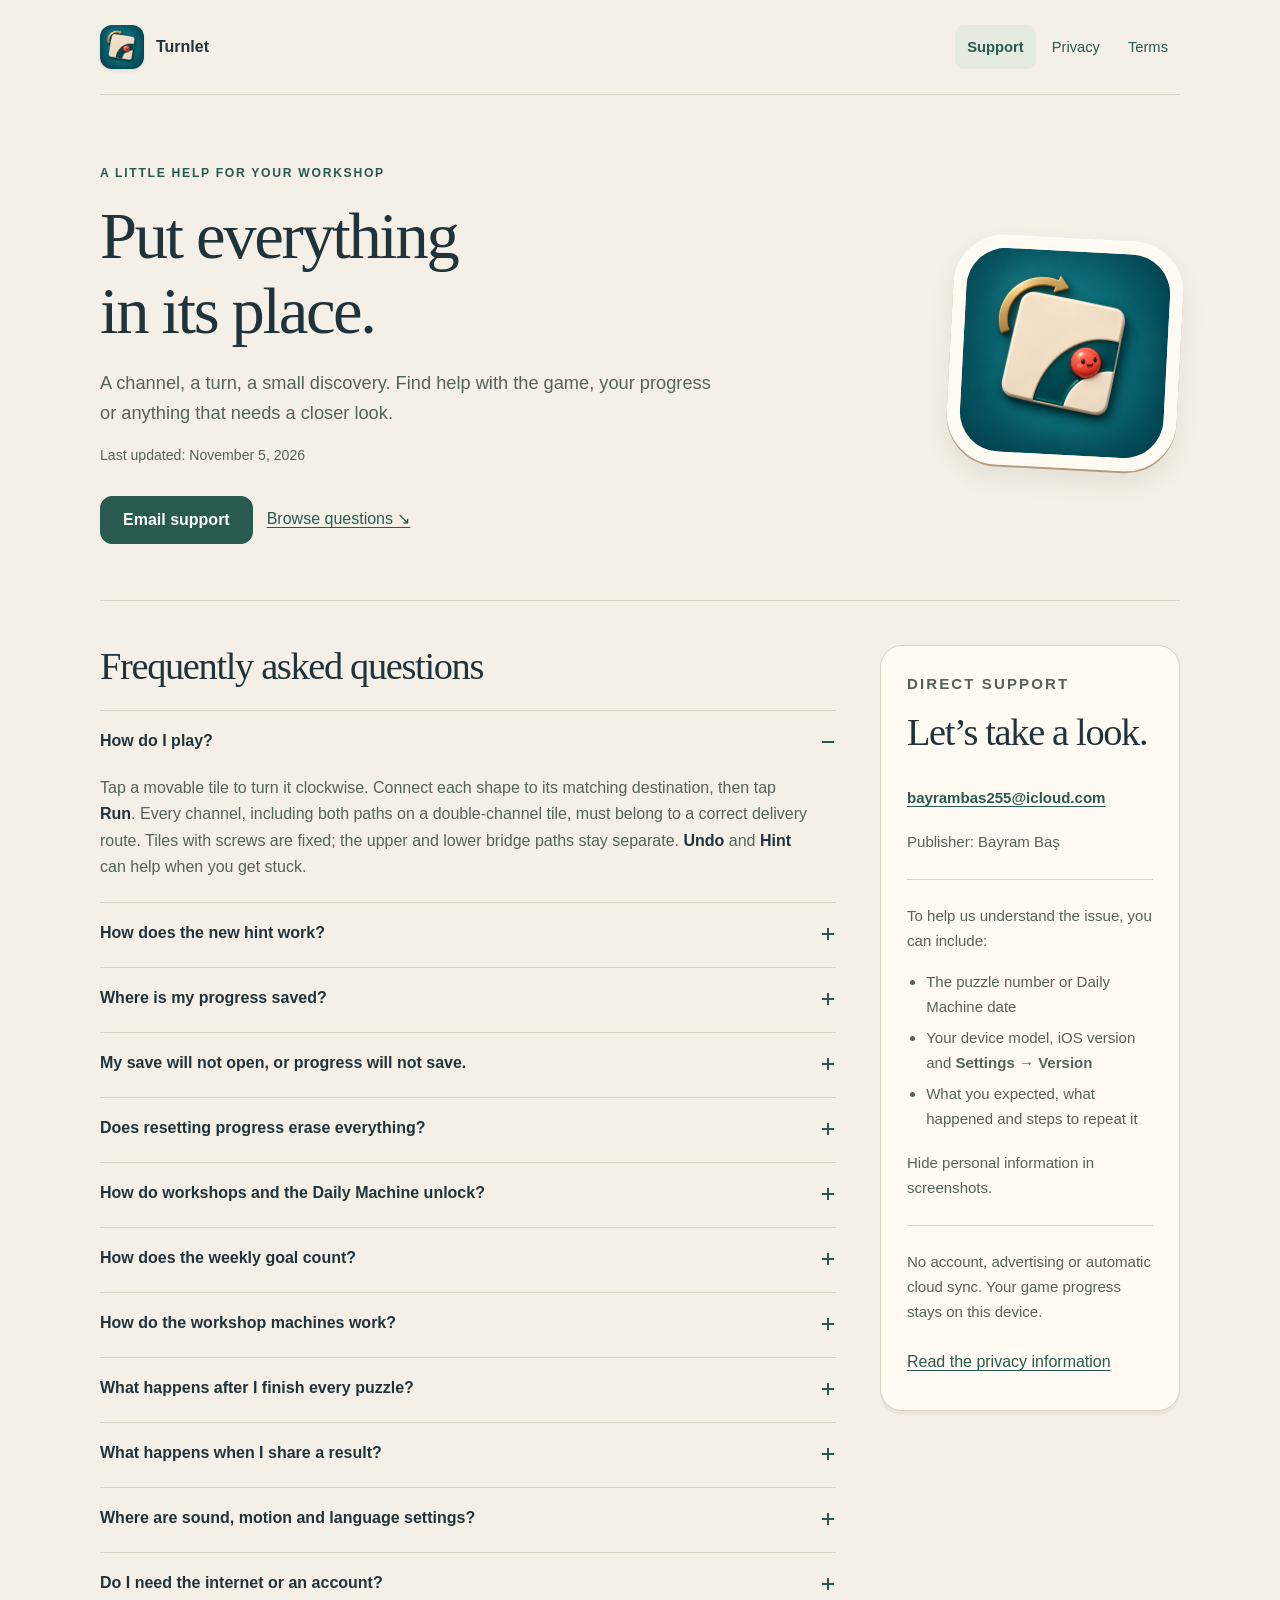
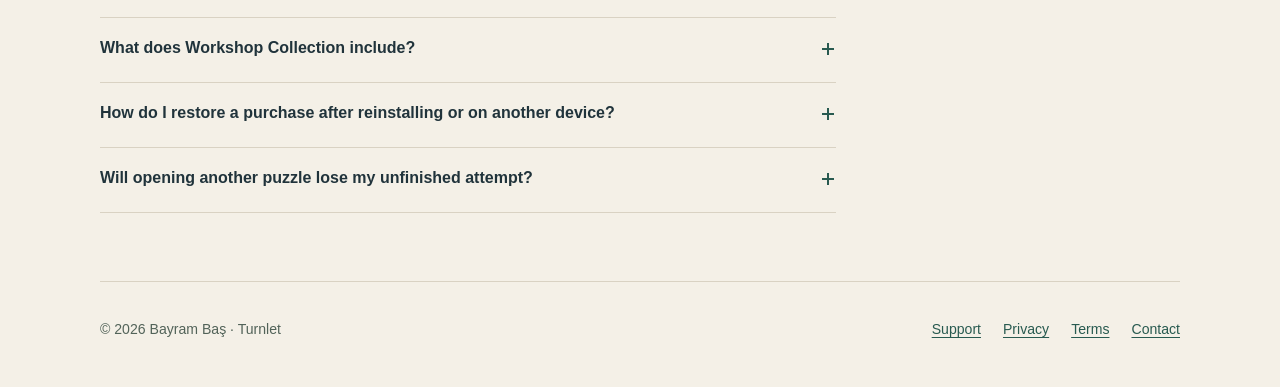
==== commit ab9c0307: "Make the Turnlet site English only and match the November update The support, privacy and terms page" ====
--- a/index.html
+++ b/index.html
@@ -1,59 +1,57 @@
 <!doctype html>
-<html lang="tr">
+<html lang="en">
 <head>
   <meta charset="utf-8">
   <meta name="viewport" content="width=device-width, initial-scale=1">
-  <meta name="description" content="Turnlet için oyun yardımı, otomatik kayıt ve ayar bilgileri. Yayıncı Bayram Baş ile iletişime geçin.">
+  <meta name="description" content="Help with Turnlet, automatic saves and settings. Contact publisher Bayram Baş for support.">
   <meta name="theme-color" content="#f4f0e7">
   <meta name="referrer" content="no-referrer">
   <meta http-equiv="Content-Security-Policy" content="default-src 'none'; img-src 'self'; style-src 'self'; base-uri 'none'; form-action 'none'">
   <meta property="og:type" content="website">
-  <meta property="og:title" content="Turnlet — Destek">
-  <meta property="og:description" content="Turnlet için oyun yardımı, otomatik kayıt ve ayar bilgileri. Yayıncı Bayram Baş ile iletişime geçin.">
-  <meta property="og:locale" content="tr_TR">
-  <title>Turnlet — Destek</title>
+  <meta property="og:title" content="Turnlet — Support">
+  <meta property="og:description" content="Help with Turnlet, automatic saves and settings. Contact publisher Bayram Baş for support.">
+  <meta property="og:locale" content="en_US">
+  <title>Turnlet — Support</title>
   <link rel="icon" type="image/png" href="assets/app-icon.png">
   <link rel="stylesheet" href="styles.css">
-  <link rel="alternate" hreflang="tr" href="index.html">
-  <link rel="alternate" hreflang="en" href="en/index.html">
 </head>
 <body>
-  <a class="skip" href="#content">İçeriğe geç</a>
+  <a class="skip" href="#content">Skip to content</a>
   <header class="site-header wrap">
     <a class="brand" href="index.html"><img src="assets/app-icon.png" width="44" height="44" alt=""><span>Turnlet</span></a>
-    <div class="header-links"><nav class="page-nav" aria-label="Sayfalar"><a href="index.html" aria-current="page">Destek</a><a href="privacy.html">Gizlilik</a><a href="terms.html">Sözleşme</a></nav><nav class="language-nav" aria-label="Dil"><a href="index.html" lang="tr" hreflang="tr" aria-label="Türkçe" aria-current="true">TR</a><a href="en/index.html" lang="en" hreflang="en" aria-label="English">EN</a></nav></div>
+    <div class="header-links"><nav class="page-nav" aria-label="Pages"><a href="index.html" aria-current="page">Support</a><a href="privacy.html">Privacy</a><a href="terms.html">Terms</a></nav></div>
   </header>
   <main id="content" class="wrap">
     <section class="intro" aria-labelledby="page-title">
-      <div><p class="eyebrow">Küçük atölyen için yardım</p><h1 id="page-title">Her şey<br>yerine otursun.</h1><p class="lead">Bir kanal, bir dönüş, küçük bir keşif. Oynarken takıldığın yerde veya kaydınla ilgili yardıma ihtiyaç duyduğunda buradayız.</p><p class="updated">Son güncelleme: 13 Ekim 2026</p><div class="actions"><a class="button" href="mailto:bayrambas255@icloud.com?subject=Turnlet%20%E2%80%94%20Destek">E-posta ile ulaş</a><a class="text-action" href="#questions">Sorulara göz at <span aria-hidden="true">&nbsp;↘</span></a></div></div>
+      <div><p class="eyebrow">A little help for your workshop</p><h1 id="page-title">Put everything<br>in its place.</h1><p class="lead">A channel, a turn, a small discovery. Find help with the game, your progress or anything that needs a closer look.</p><p class="updated">Last updated: November 5, 2026</p><div class="actions"><a class="button" href="mailto:bayrambas255@icloud.com?subject=Turnlet%20%E2%80%94%20Support">Email support</a><a class="text-action" href="#questions">Browse questions <span aria-hidden="true">&nbsp;↘</span></a></div></div>
       <div class="intro-art" aria-hidden="true"><img src="assets/app-icon.png" width="1024" height="1024" alt=""></div>
     </section>
     <div class="support-grid">
-      <section id="questions" aria-labelledby="faq-title"><h2 id="faq-title">Sık sorulan sorular</h2><div class="faq-list">
-        <details open><summary>Nasıl oynanır?</summary><div class="answer"><p>Hareketli bir parçaya dokunarak saat yönünde çevir. Her şekli eşleşen hedefe ulaştıracak yolları kur ve <strong>Çalıştır</strong> seçeneğine dokun. Çift kanallı parçaların iki yolu da dahil, tüm kanallar doğru teslimat yollarında kullanılmalı. Vidalı parçalar sabittir; köprünün üst ve alt yolları birbirine karışmaz. <strong>Geri Al</strong> ve <strong>İpucu</strong> takıldığında yardımcı olur.</p></div></details>
-        <details><summary>Yeni ipucu nasıl kullanılır?</summary><div class="answer"><p><strong>İpucu</strong> seçeneğine dokununca düzeltilmesi gereken taş ve hedef yönü doğrudan tahtada gösterilir. İşaretli taşı kendin çevirebilir veya <strong>Uygula</strong> seçeneğiyle hedef yönüne getirebilirsin. Uygula tek hamle sayılır ve geri alınabilir. İpucunu kapatmak veya hamleyi geri almak, bu denemede ipucu kullanıldığı bilgisini kaldırmaz. Doğru kurulmuş tahtada ipucu istemek yardım sayılmaz; sonucu görmek için <strong>Çalıştır</strong> seçeneğini kullan.</p><p><strong>Menü → Yeniden başlat</strong> yalnızca bu denemenin düzenini, hamlelerini ve ipucu kullanımını sıfırlar; tamamlanmış bulmacaların korunur.</p></div></details>
-        <details><summary>İlerlemem nerede saklanır?</summary><div class="answer"><p>İlerlemen ve tercihlerin oynadığın cihazda otomatik kaydedilir. Oyun içinde cihazlar arası eşitleme veya dosyayla ilerleme aktarma seçeneği bulunmaz. İşletim sisteminin cihaz yedekleri kendi ayarlarına bağlıdır. Başka cihazda satın aldığın Apple Hesabı ile <strong>Satın alımları geri yükle</strong> seçeneğini kullanabilirsin; bu işlem içerik erişimini geri getirir, bulmaca ilerlemesini taşımaz.</p></div></details>
-        <details><summary>Kaydım açılmıyor veya ilerlemem kaydedilemiyor.</summary><div class="answer"><p>Kayıt hatası görünüyorsa <strong>Kaydı yeniden dene</strong> seçeneğini kullan ve kayıt tamamlanana kadar uygulamayı açık tut. Kayıt okunamadığında veya kısmen kurtarıldığında, uygun bir önceki kayıt varsa kurtarma seçeneği sunulur. Geri yükleme, mevcut ilerlemenin yerine önceki kaydı açar. Sorun çözülene kadar uygulamayı ve verilerini silme. Hata sürerse görünen mesajla birlikte bize yaz.</p></div></details>
-        <details><summary>İlerlemeyi sıfırlamak her şeyi siler mi?</summary><div class="answer"><p><strong>Ayarlar → İlerlemeyi sıfırla</strong>, bölüm ve günlük düzenek ilerlemesini, saklanan denemeleri ve kazanılan koleksiyon makinelerini başa döndürür. Ses, müzik, dokunsal geri bildirim, hareketi azaltma ve dil tercihlerin korunur; görünüm Sistem’e döner. Önceki kayıt yerel kurtarma dosyasında kalır ve Apple üzerinden yaptığın satın alma silinmez. Bu işlem tüm verileri silmez. Ayrıntılar <a href="privacy.html#deletion">gizlilik sayfasında</a>.</p></div></details>
-        <details><summary>Yeni atölyeler ve günlük düzenek nasıl açılır?</summary><div class="answer"><p>İlk atölyenin 20 bulmacası ücretsizdir. Sonraki atölyeler için önceki atölyenin 20 bölümünden 16’sını tamamlamak ve <strong>Atölye Koleksiyonu</strong> satın alımına sahip olmak gerekir. Satın almak bu ilerleme koşulunu atlamaz ve bölümleri tamamlamaz.</p><p><strong>Günlük Düzenek</strong>, 10. bölümü tamamlayınca açılır. Bugünün düzeneği ücretsizdir; 60 farklı düzenek cihazının yerel tarihine göre günde bir sırayla gelir. Bir döngüde hepsini ücretsiz görebilirsin. Atölye Koleksiyonu, Günlük Kütüphanesi’ndeki 60 düzeneğe günü beklemeden erişmeni ve geçmiş günleri yeniden oynamanı sağlar. Kaçırdığın günler için ceza yoktur.</p><p>Atölye Koleksiyonu’na sahip değilsen ve 20 ücretsiz bölümü bitirdiysen ana ekrandaki ana düğme önce bugünün tamamlanmamış ücretsiz düzeneğini, sonra varsa önceki günlerden en yakın tarihli yarım düzeneğini sunar. Bunlar kalmadığında <strong>Koleksiyonu Aç</strong> satın alma ekranına götürür.</p></div></details>
-        <details><summary>Haftalık hedef nasıl sayılır?</summary><div class="answer"><p>Hedef, cihazının yerel tarihine göre pazartesi–pazar haftasına ait üç farklı günlük düzeneği tamamlamaktır. Sayım, oynadığın güne değil düzeneğin tarihine bağlıdır; önceki haftanın düzeneğini bugün bitirmek bu haftaya eklenmez. Aynı tarihli düzeneği yeniden bitirmek sayıyı artırmaz. Seri zorunluluğu veya kaçırılan gün cezası yoktur. Hedef ek içerik erişimi ya da ayrı bir ödül vermez.</p></div></details>
-        <details><summary>Koleksiyondaki küçük makineler nasıl kazanılır?</summary><div class="answer"><p>Her atölyede 10 ve 20 farklı bölümü tamamlayarak iki küçük makine kazanırsın; altı atölyede toplam 12 makine bulunur. Aynı bölümü tekrar bitirmek bu sayıyı artırmaz. Kazandıklarını ana ekrandaki <strong>Makinelerim</strong> bölümünde görebilirsin. Bu makineler birer hatıradır; bölümlerde avantaj sağlamaz ve satın almak onları kazandırmaz.</p></div></details>
-        <details><summary>Tüm bulmacaları bitirince ne olur?</summary><div class="answer"><p>120 farklı atölye bulmacasının tamamını bitirdiğinde kampanya finali açılır. <strong>Makinelerim</strong> kazandığın 12 makineyi gösterir; <strong>Devam Et</strong> tamamladığın bulmacanın sonucuna döner. Günlük Düzenek’i ve erişimin olan bulmacaları yeniden oynamaya devam edebilirsin. Hareketi azaltma veya VoiceOver açıkken finalin tamamlanmış görüntüsü gösterilir.</p></div></details>
-        <details><summary>Sonucu paylaşınca ne gönderilir?</summary><div class="answer"><p>Günlük düzeneği tamamladıktan sonra <strong>Menü → Sonucu paylaş</strong>, tarih, tamamlanma ve ipucu kullanımı bilgisini içeren kısa bir metni iOS paylaşım menüsüne verir. Uygulamayı veya alıcıyı sen seçersin. Otomatik gönderim ya da çevrimiçi sıralama yapılmaz.</p></div></details>
-        <details><summary>Ses, hareket ve dil ayarları nerede?</summary><div class="answer"><p><strong>Ayarlar</strong> içinde <strong>Ses efektleri</strong>, <strong>Müzik</strong> ve <strong>Dokunsal geri bildirim</strong> seçeneklerini bulabilirsin. Oyun sessiz moda uyar. Aynı sayfada <strong>Hareketi azalt</strong>, <strong>Görünüm</strong> ve <strong>Dil</strong> seçenekleri de bulunur. 17 dil arasından seçim yapabilir veya sistem tercihini kullanabilirsin.</p></div></details>
-        <details><summary>İnternet veya bir hesap gerekiyor mu?</summary><div class="answer"><p>Bulmacaları oynamak için oyun hesabı gerekmez. Ücretsiz içerik ve erişimi daha önce doğrulanmış satın aldığın içerik çevrimdışı oynanabilir. Atölye Koleksiyonu’nu satın almak veya satın alımlarını geri yüklemek için Apple hizmetlerine bağlantı gerekir. Reklam, abonelik veya analiz SDK’sı yoktur. Bu web sitesini açmak, e-posta göndermek veya çevrimiçi bir hizmet üzerinden sonuç paylaşmak da bağlantı gerektirebilir.</p></div></details>
-        <details><summary>Atölye Koleksiyonu neleri içerir?</summary><div class="answer"><p><strong>Atölye Koleksiyonu</strong>, kalan beş atölyedeki 100 ek bulmacaya ve Günlük Kütüphanesi’ndeki 60 düzeneğe günlük sırayı beklemeden erişim sağlayan isteğe bağlı, tek seferlik bir satın almadır. Atölyeler için 16/20 ilerleme koşulu, günlük oyun için 10. bölümü tamamlama koşulu geçerlidir. <strong>Ayarlar → Koleksiyonu keşfet</strong> ile satın alma ekranını açabilir, Apple’ın yerelleştirdiği güncel fiyatı görebilirsin. Ana ekrandaki <strong>Koleksiyonu Aç</strong> da bu teklife götürür. Abonelik değildir. İpuçları, geri alma ve erişilebilirlik ücretsiz kalır; koleksiyon makineleri oynayarak kazanılır.</p></div></details>
-        <details><summary>Satın aldım; başka cihazda veya yeniden kurunca nasıl açarım?</summary><div class="answer"><p>Satın aldığın Apple Hesabı’nı kullanarak <strong>Ayarlar → Satın alımları geri yükle</strong> seçeneğine dokun. İnternet bağlantını kontrol et. Bu işlem satın alma hakkını geri yükler. Bulmaca ilerlemesi oynadığın cihazda saklanır ve satın alma geri yüklemesiyle başka cihaza taşınmaz. Onay bekleyen bir satın alma, Apple onayı gelene kadar içerik açmaz. Oyun bekleyen isteği yeniden açılışta hatırlar; tekrar göndermek istersen satın alma ekranındaki yeniden istek gönderme seçeneğini kullan. Hata sürerse görünen mesajla bize yaz; kart bilgisi veya hesap parolası gönderme.</p><p>İade talepleri Apple tarafından değerlendirilir. Ayrıntılar için <a href="https://support.apple.com/118223">Apple’ın iade bilgilerine</a> bakabilirsin. İade edilen satın alma ücretli içeriğe erişimi kaldırabilir; bulmaca kayıtların ayrı tutulur.</p></div></details>
-        <details><summary>Başka bir bulmaca açarsam yarım denemem kaybolur mu?</summary><div class="answer"><p>Başka bir atölye bulmacasına geçerken önceki denemen bölümüne bağlı olarak saklanır ve uygulamayı yeniden açınca korunur. İlgili bölümü seçerek devam edebilirsin; ücretli bir bölüm için satın alma erişiminin doğrulanması gerekir.</p><p>Ücretsiz başladığın yarım günlük düzenekleri, kayıtları bu cihazda kaldığı sürece tarih değiştikten sonra da sürdürebilirsin. Günlük Düzenek ekranı önceki yarım denemeleri gösterir. Açık günlük denemenin yanında en fazla 60 yarım günlük deneme saklanır; yer dolarsa eski bir deneme yenisine yer açar. Bitmiş bir geçmiş günü yeniden oynamak Günlük Kütüphanesi erişimi gerektirir. Kayıt hatası varsa önce kaydı yeniden dene.</p></div></details>
+      <section id="questions" aria-labelledby="faq-title"><h2 id="faq-title">Frequently asked questions</h2><div class="faq-list">
+        <details open><summary>How do I play?</summary><div class="answer"><p>Tap a movable tile to turn it clockwise. Connect each shape to its matching destination, then tap <strong>Run</strong>. Every channel, including both paths on a double-channel tile, must belong to a correct delivery route. Tiles with screws are fixed; the upper and lower bridge paths stay separate. <strong>Undo</strong> and <strong>Hint</strong> can help when you get stuck.</p></div></details>
+        <details><summary>How does the new hint work?</summary><div class="answer"><p>Tap <strong>Hint</strong> to show a tile that needs changing and its target orientation directly on the board. Turn the marked tile yourself or use <strong>Apply</strong> to set its target orientation. Apply counts as one turn and can be undone. Dismissing the hint or undoing the turn does not remove the record of hint use for this attempt. Requesting a hint on a correctly arranged board does not count as assistance; tap <strong>Run</strong> to check the result.</p><p><strong>Menu → Restart</strong> resets only this attempt’s layout, turns and hint use; completed puzzles are kept.</p></div></details>
+        <details><summary>Where is my progress saved?</summary><div class="answer"><p>Progress and preferences save automatically on the device you play on. The game has no cross-device sync or file transfer option for progress. Operating-system device backups depend on your own settings. On another device, use <strong>Restore purchases</strong> with the Apple Account used to buy the collection; this restores content access, but does not transfer puzzle progress.</p></div></details>
+        <details><summary>My save will not open, or progress will not save.</summary><div class="answer"><p>If a save error appears, choose <strong>Retry save</strong> and keep the app open until saving succeeds. If a save cannot be read or is only partially recovered, a recovery option is offered when a valid previous save is available. Restoring replaces current progress with that earlier save. Keep the app and its data until the problem is resolved. If it continues, email us with the message shown.</p></div></details>
+        <details><summary>Does resetting progress erase everything?</summary><div class="answer"><p><strong>Settings → Reset progress</strong> starts campaign and daily progress, saved attempts and workshop machine stages over. Sound, music, haptics, reduced-motion and language preferences are kept; appearance returns to System. The previous save remains in a local recovery file, and your Apple purchase is not removed. This does not erase all data. See the <a href="privacy.html#deletion">privacy page</a> for details.</p></div></details>
+        <details><summary>How do workshops and the Daily Machine unlock?</summary><div class="answer"><p>The first workshop’s 20 puzzles are free. Later workshops require completing 16 of the preceding workshop’s 20 puzzles and owning <strong>Workshop Collection</strong>. Purchasing does not skip this progress requirement or complete puzzles.</p><p><strong>Daily Machine</strong> opens after completing puzzle 10. Today’s machine is free; the 60 distinct machines appear one a day using your device’s local date. A full cycle lets you see them all for free. Workshop Collection gives access to all 60 Daily Library machines without waiting for their day and lets you replay previous days. There is no penalty for missing a day.</p><p>If you do not own Workshop Collection and have finished all 20 free puzzles, Home’s main button first offers today’s unfinished free machine, then your most recent unfinished machine from an earlier day, if available. Once none remain, <strong>Unlock Collection</strong> opens the purchase screen.</p></div></details>
+        <details><summary>How does the weekly goal count?</summary><div class="answer"><p>The goal is to complete three different daily machines dated within the Monday–Sunday week, using your device’s local date. The machine’s date determines its week, so completing a machine from last week today does not add it to this week. Replaying the same dated machine does not increase the count. There is no streak requirement or penalty for missing a day. The goal grants no extra content access or separate reward.</p></div></details>
+        <details><summary>How do the workshop machines work?</summary><div class="answer"><p>Each of the six workshops builds one little machine in two stages. Completing 10 different puzzles in a workshop installs its machine, and completing all 20 finishes it; each stage appears over the solved board when you earn it. Replaying the same puzzle does not increase the count. The current workshop’s machine stands on the bench on Home, and each workshop’s page in the workshop list shows how far its machine has come.</p><p>Machines are keepsakes. They give no puzzle advantage and are not awarded by purchasing the collection. If you played an earlier version, every machine you earned there is kept.</p></div></details>
+        <details><summary>What happens after I finish every puzzle?</summary><div class="answer"><p>The campaign finale appears when you have completed all 120 different workshop puzzles. <strong>Continue</strong> returns to the completed puzzle’s result. Daily Machine and replaying puzzles you can access remain available, and future updates may add new workshops. With Reduce motion or VoiceOver enabled, the finale shows its finished picture.</p></div></details>
+        <details><summary>What happens when I share a result?</summary><div class="answer"><p>After completing a daily machine, <strong>Menu → Share result</strong> sends a short text containing its date, completion and hint-use status to the iOS share menu. You choose the app or recipient. Nothing is posted automatically, and this is not an online leaderboard.</p></div></details>
+        <details><summary>Where are sound, motion and language settings?</summary><div class="answer"><p><strong>Settings</strong> contains <strong>Sound effects</strong>, <strong>Music</strong> and <strong>Haptics</strong>. The game respects silent mode. The same page also offers <strong>Reduce motion</strong>, <strong>Appearance</strong> and <strong>Language</strong>. Choose English, Turkish, Spanish, Brazilian Portuguese, French, Japanese, Korean, Traditional Chinese or Arabic, or follow your system preference. If your device language is not one of these, the game uses the next language in your preferred-language list, or English. If you had chosen a language an earlier version offered that is no longer available, the game follows your system preference instead and your progress is kept.</p></div></details>
+        <details><summary>Do I need the internet or an account?</summary><div class="answer"><p>No game account is needed. Free puzzles and purchased content whose access has already been verified can be played offline. Buying Workshop Collection or restoring purchases requires a connection to Apple’s services. There are no ads, subscriptions or analytics SDK. Opening this website, sending email or sharing a result through an online service may also require a connection.</p></div></details>
+        <details><summary>What does Workshop Collection include?</summary><div class="answer"><p><strong>Workshop Collection</strong> is an optional one-time purchase that provides access to 100 additional puzzles across the remaining five workshops and all 60 Daily Library machines without the daily wait. The 16-of-20 progress requirement still applies to workshops, and daily play still requires completing puzzle 10. Choose <strong>Settings → Explore the Collection</strong> to open the purchase screen and see Apple’s current localized price. Home’s <strong>Unlock Collection</strong> also opens this offer. It is not a subscription. Hints, undo and accessibility stay free; workshop machines are earned through play.</p></div></details>
+        <details><summary>How do I restore a purchase after reinstalling or on another device?</summary><div class="answer"><p>Use the Apple Account that made the purchase, then choose <strong>Settings → Restore purchases</strong>. Check your internet connection. This restores purchase access. Puzzle progress stays on the device you play on and does not transfer through purchase restoration. A purchase awaiting approval does not unlock content until Apple approves it. The game remembers a pending request after reopening; use the purchase screen’s explicit option to send the request again if needed. If an error continues, send us the message shown, without card details or account passwords.</p><p>Apple evaluates refund requests. See <a href="https://support.apple.com/en-us/118223">Apple’s refund information</a>. A refunded purchase may remove access to paid content; puzzle saves are kept separately.</p></div></details>
+        <details><summary>Will opening another puzzle lose my unfinished attempt?</summary><div class="answer"><p>When you switch campaign puzzles, the previous attempt is saved with its puzzle and survives reopening the app. Select that puzzle again to continue; a paid puzzle still requires verified purchase access.</p><p>Unfinished daily machines you started for free can be continued after the date changes while their saves remain on this device. The Daily Machine screen shows earlier unfinished attempts. Up to 60 unfinished daily attempts are kept alongside your open daily machine; when full, an older attempt makes room for a new one. Replaying a completed past day requires Daily Library access. If a save error appears, retry the save first.</p></div></details>
       </div></section>
       <aside class="contact-card" aria-labelledby="contact-title">
-        <p class="eyebrow">Doğrudan destek</p><h2 id="contact-title">Birlikte bakalım.</h2>
-        <a class="email" href="mailto:bayrambas255@icloud.com?subject=Turnlet%20%E2%80%94%20Destek">bayrambas255@icloud.com</a><p>Yayıncı: Bayram Baş</p>
-        <hr class="card-divider"><p>Sorunu anlamamıza yardımcı olmak için şunları ekleyebilirsin:</p><ul><li>Bölüm numarası veya günlük düzeneğin tarihi</li><li>Cihaz modeli, iOS sürümü ve <strong>Ayarlar → Sürüm</strong> bilgisi</li><li>Ne beklediğin, ne olduğu ve sorunu tekrarlayan adımlar</li></ul><p>Ekran görüntüsü eklersen kişisel bilgileri gizle.</p>
-        <hr class="card-divider"><p>Oyunda hesap, reklam veya otomatik bulut eşitlemesi yok. Kayıtların bu cihazda tutulur.</p><a class="text-action" href="privacy.html">Gizlilik bilgilerini oku</a>
+        <p class="eyebrow">Direct support</p><h2 id="contact-title">Let’s take a look.</h2>
+        <a class="email" href="mailto:bayrambas255@icloud.com?subject=Turnlet%20%E2%80%94%20Support">bayrambas255@icloud.com</a><p>Publisher: Bayram Baş</p>
+        <hr class="card-divider"><p>To help us understand the issue, you can include:</p><ul><li>The puzzle number or Daily Machine date</li><li>Your device model, iOS version and <strong>Settings → Version</strong></li><li>What you expected, what happened and steps to repeat it</li></ul><p>Hide personal information in screenshots.</p>
+        <hr class="card-divider"><p>No account, advertising or automatic cloud sync. Your game progress stays on this device.</p><a class="text-action" href="privacy.html">Read the privacy information</a>
       </aside>
     </div>
   </main>
-  <footer class="site-footer wrap"><p>© 2026 Bayram Baş · Turnlet</p><nav aria-label="Alt bağlantılar"><a href="index.html">Destek</a><a href="privacy.html">Gizlilik</a><a href="terms.html">Sözleşme</a><a href="mailto:bayrambas255@icloud.com?subject=Turnlet%20%E2%80%94%20Destek">İletişim</a></nav></footer>
+  <footer class="site-footer wrap"><p>© 2026 Bayram Baş · Turnlet</p><nav aria-label="Footer"><a href="index.html">Support</a><a href="privacy.html">Privacy</a><a href="terms.html">Terms</a><a href="mailto:bayrambas255@icloud.com?subject=Turnlet%20%E2%80%94%20Support">Contact</a></nav></footer>
 </body>
 </html>
--- a/styles.css
+++ b/styles.css
@@ -28,12 +28,10 @@
 .site-header { display: flex; align-items: center; justify-content: space-between; gap: 1rem; padding-block: 25px; border-bottom: 1px solid var(--line); }
 .brand { display: flex; align-items: center; gap: 12px; min-height: 44px; font-weight: 700; text-decoration: none; color: var(--ink); }
 .brand img { width: 44px; height: 44px; border-radius: 12px; box-shadow: 0 2px 3px #38291519; }
-.header-links, .page-nav, .language-nav { display: flex; align-items: center; flex-wrap: wrap; gap: 4px; }
+.header-links, .page-nav { display: flex; align-items: center; flex-wrap: wrap; gap: 4px; }
 .header-links { gap: 18px; }
-.page-nav a, .language-nav a { display: inline-flex; min-height: 44px; min-width: 44px; align-items: center; justify-content: center; padding: 8px 12px; border-radius: 9px; text-decoration: none; font-size: .92rem; }
+.page-nav a { display: inline-flex; min-height: 44px; min-width: 44px; align-items: center; justify-content: center; padding: 8px 12px; border-radius: 9px; text-decoration: none; font-size: .92rem; }
 .page-nav a[aria-current="page"] { background: var(--soft); font-weight: 650; }
-.language-nav { border-left: 1px solid var(--line); padding-left: 12px; }
-.language-nav a[aria-current="true"] { color: var(--ink); font-weight: 750; text-decoration: underline; }
 .intro { display: grid; grid-template-columns: minmax(0, 1fr) 230px; align-items: center; gap: 50px; padding: 68px 0 56px; }
 .eyebrow { color: var(--forest); font-size: .76rem; letter-spacing: .14em; text-transform: uppercase; font-weight: 750; }
 .lead { max-width: 620px; color: var(--muted); font-size: 1.14rem; line-height: 1.65; }
@@ -92,8 +90,7 @@
 @media (max-width: 560px) {
   .site-header { align-items: flex-start; flex-direction: column; gap: 12px; padding-block: 18px; }
   .header-links { width: 100%; justify-content: space-between; gap: 8px; }
-  .page-nav a, .language-nav a { padding-inline: 10px; }
-  .language-nav { padding-left: 8px; }
+  .page-nav a { padding-inline: 10px; }
   .intro { position: relative; grid-template-columns: minmax(0, 1fr); gap: 0; padding-top: 34px; }
   .intro-art { width: 94px; position: absolute; right: 3px; top: 27px; border-radius: 24px; padding: 5px; }
   .intro-art img { border-radius: 19px; }
